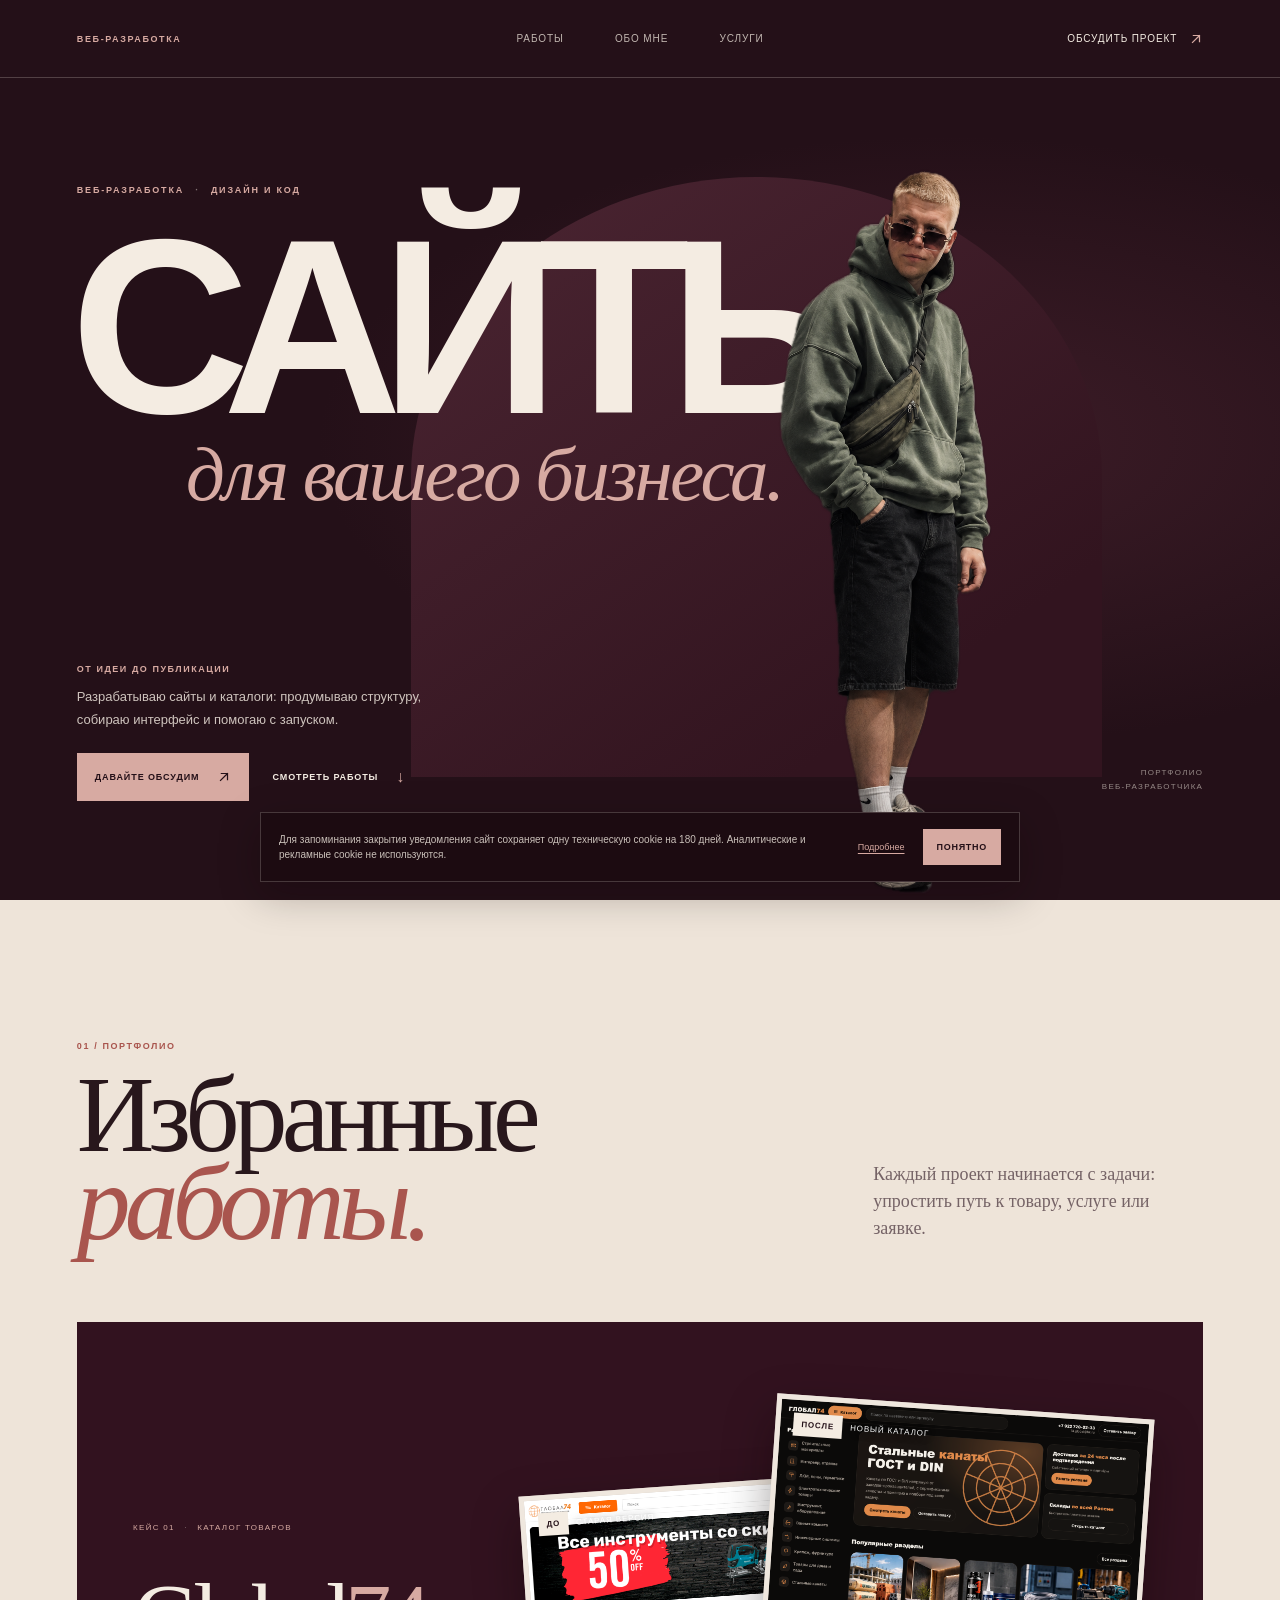
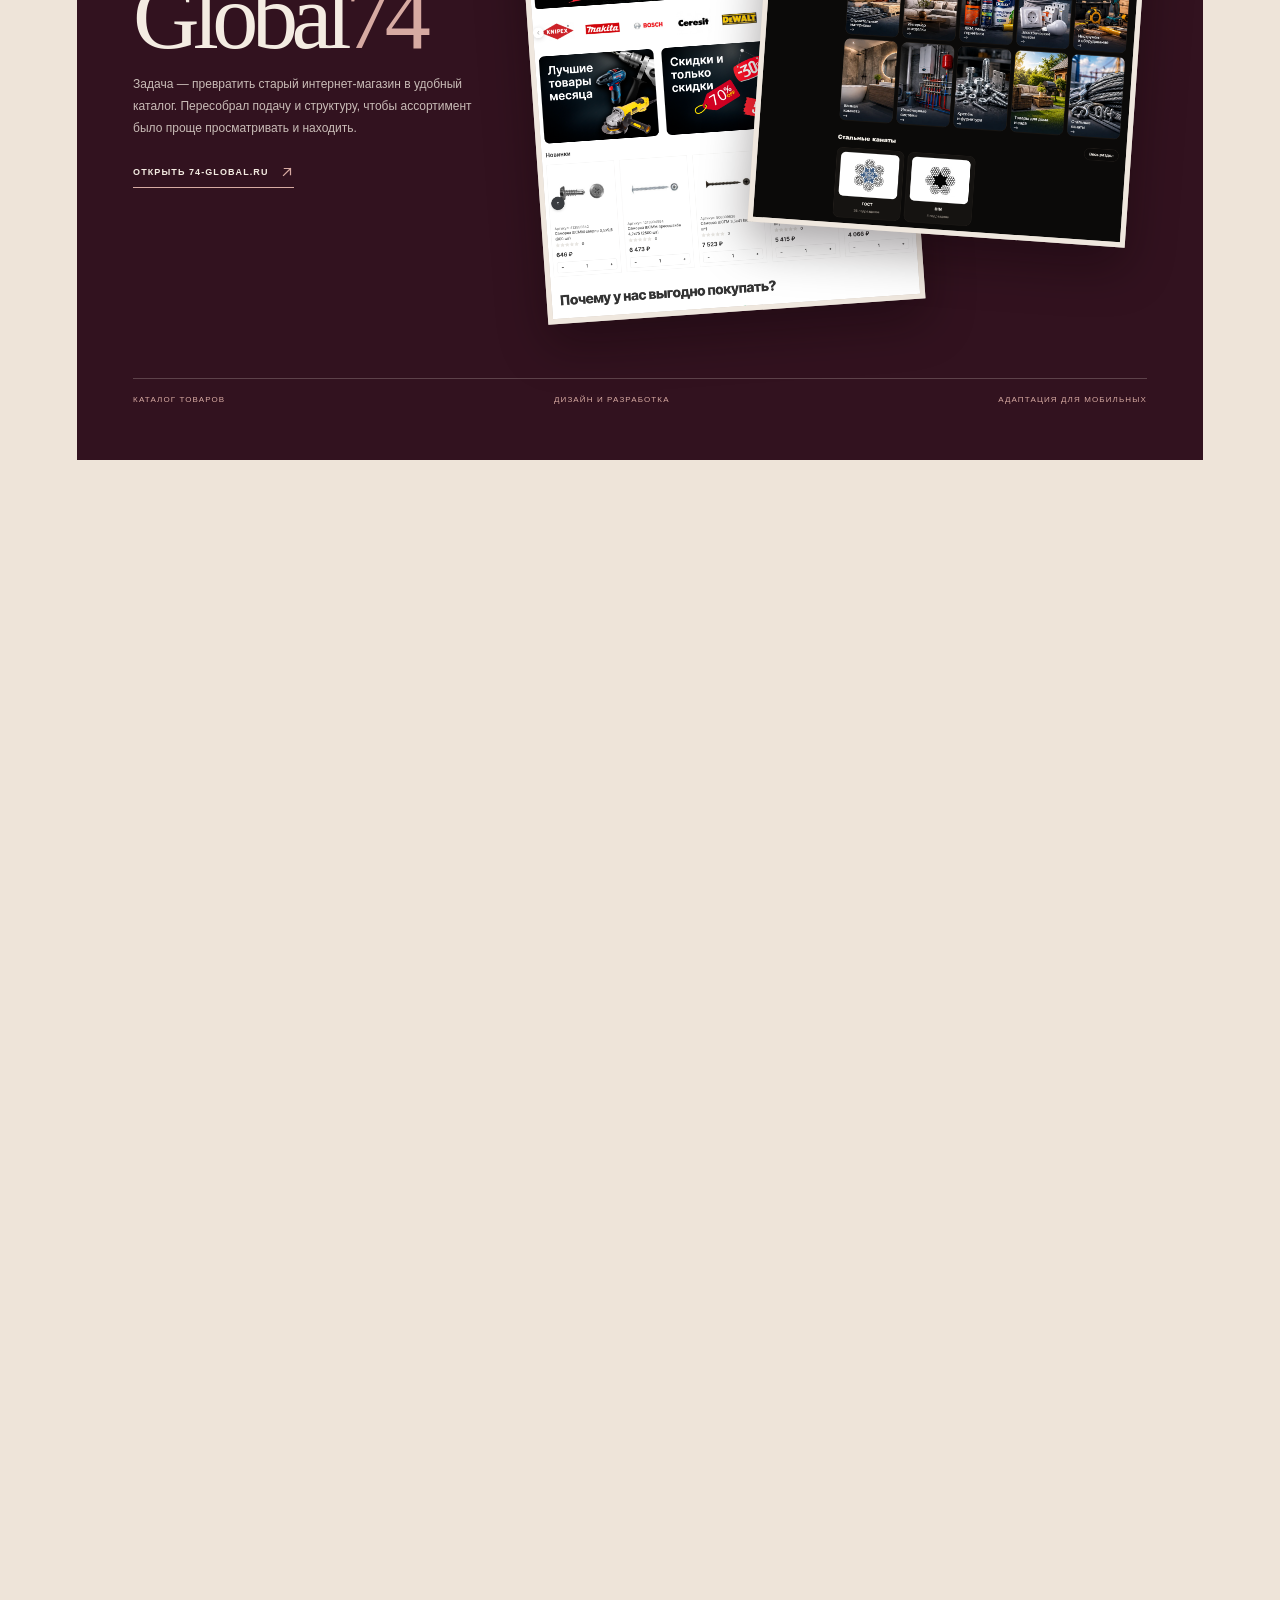
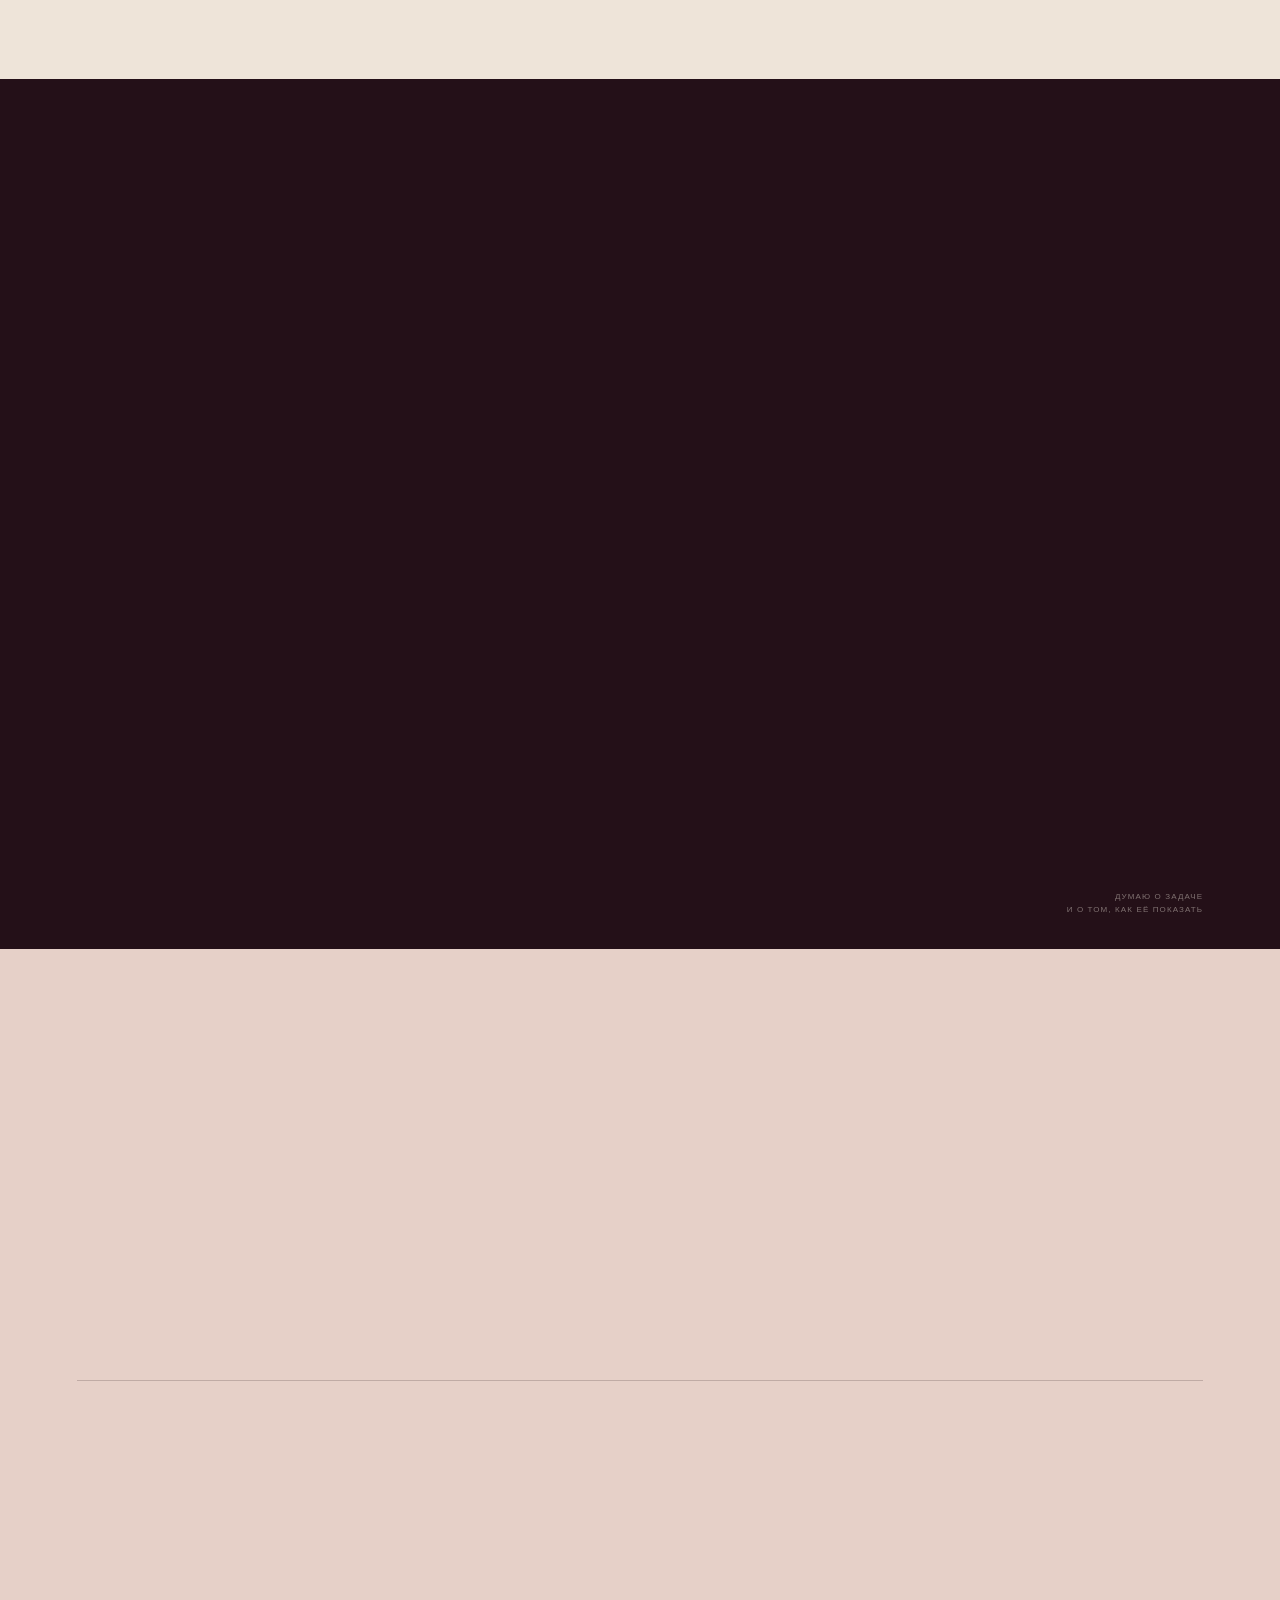
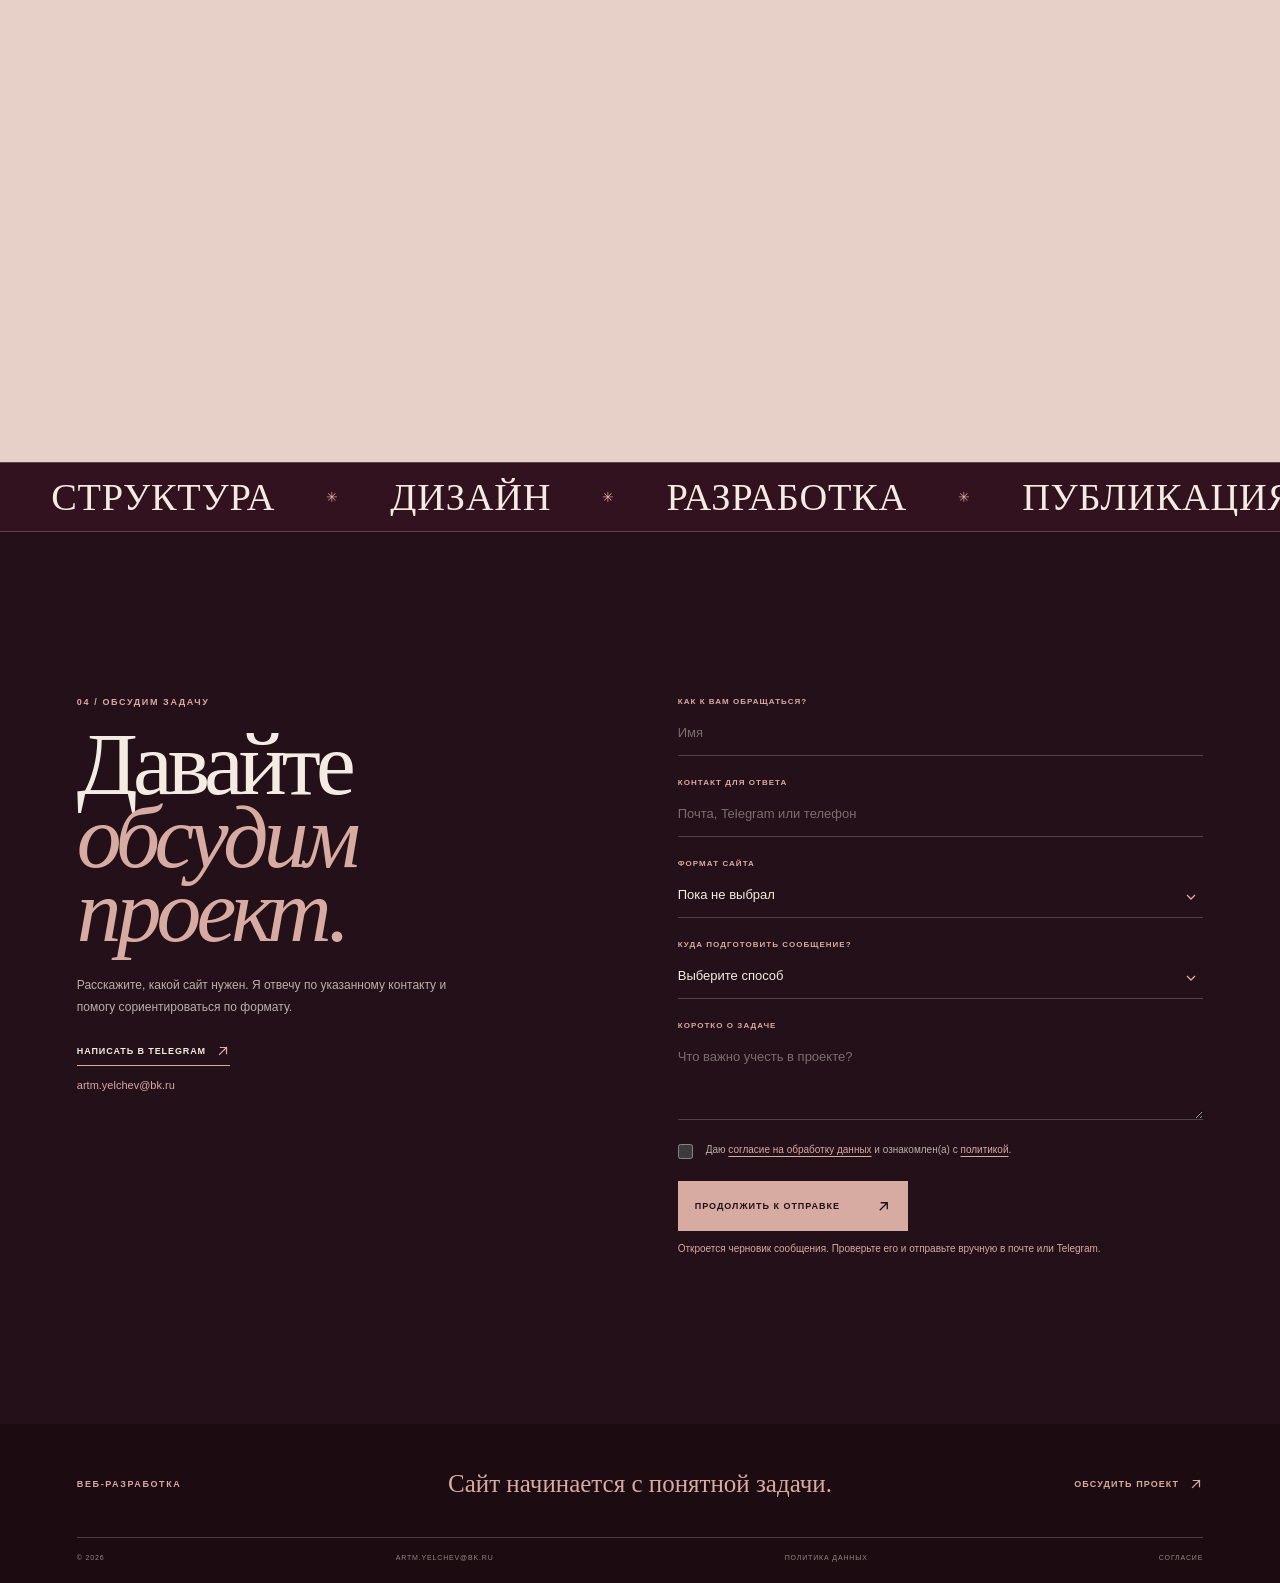
==== index.html @ eda1a2c3 "first commit" ====
<!doctype html>
<html lang="ru">
<head>
  <meta charset="UTF-8" />
  <meta name="viewport" content="width=device-width, initial-scale=1.0" />
  <meta name="description" content="Артём Елчев — веб-разработчик. Сайты для бизнеса: мобильные страницы, сайты-визитки, каталоги и сайты по шаблону." />
  <meta name="theme-color" content="#241018" />
  <title>Артём Елчев — веб-разработчик</title>
  <link rel="stylesheet" href="styles.css" />
  <script>
    if (!window.matchMedia('(prefers-reduced-motion: reduce)').matches) {
      document.documentElement.classList.add('site-loading');
      window.setTimeout(() => document.documentElement.classList.remove('site-loading'), 2200);
    }
  </script>
</head>
<body>
  <div class="site-loader" role="status" aria-label="Загружается портфолио">
    <div class="site-loader__content">
      <span class="site-loader__label">ВЕБ-РАЗРАБОТКА</span>
      <p class="site-loader__word">Портфолио<span>.</span></p>
      <span class="site-loader__rule" aria-hidden="true"></span>
    </div>
  </div>
  <header class="site-header" id="top">
    <span class="site-label">ВЕБ-РАЗРАБОТКА</span>
    <nav class="desktop-nav" aria-label="Основная навигация">
      <a href="#portfolio">Работы</a><a href="#about">Обо мне</a><a href="#services">Услуги</a>
    </nav>
    <a class="header-link" href="#contact">Обсудить проект <svg viewBox="0 0 16 16" aria-hidden="true"><path d="M4 12 12 4M5 4h7v7" /></svg></a>
    <button class="menu-toggle" type="button" aria-label="Открыть меню" aria-expanded="false" aria-controls="mobile-menu">
      <span></span><span></span>
    </button>
  </header>
  <nav class="mobile-menu" id="mobile-menu" aria-label="Мобильная навигация" hidden>
    <a href="#portfolio">Работы <span>01</span></a>
    <a href="#about">Обо мне <span>02</span></a>
    <a href="#services">Услуги и цены <span>03</span></a>
    <a href="#contact">Обсудить проект <span>04</span></a>
    <a class="mobile-email" href="mailto:artm.yelchev@bk.ru">Написать на почту</a>
  </nav>

  <main>
    <section class="hero" aria-labelledby="hero-title">
      <div class="hero-inner">
        <div class="hero-art" aria-hidden="true">
          <span class="hero-orbit"></span>
        </div>
        <img class="hero-portrait" src="assets/hero-portrait.png" alt="" fetchpriority="high" />
        <p class="hero-overline">ВЕБ-РАЗРАБОТКА <span>·</span> ДИЗАЙН И КОД</p>
        <h1 id="hero-title" class="hero-title"><span>САЙТЫ</span><em>для вашего бизнеса.</em></h1>
        <div class="hero-copy">
          <p class="hero-role">От идеи до публикации</p>
          <p class="hero-description">Разрабатываю сайты и каталоги: продумываю структуру, собираю интерфейс и помогаю с запуском.</p>
          <div class="hero-actions">
            <a class="button button-primary" href="#contact">Давайте обсудим <svg viewBox="0 0 16 16" aria-hidden="true"><path d="M4 12 12 4M5 4h7v7" /></svg></a>
            <a class="button button-text" href="#portfolio">Смотреть работы <span aria-hidden="true">↓</span></a>
          </div>
        </div>
        <span class="hero-side-note" aria-hidden="true">ПОРТФОЛИО<br />ВЕБ-РАЗРАБОТЧИКА</span>
        <a class="hero-scroll" href="#portfolio" aria-label="Перейти к портфолио"><span>ЛИСТАЙТЕ ВНИЗ</span><i aria-hidden="true"></i></a>
      </div>
    </section>

    <section class="portfolio section" id="portfolio" aria-labelledby="portfolio-title">
      <div class="section-intro reveal">
        <div><p class="eyebrow">01 / ПОРТФОЛИО</p><h2 id="portfolio-title">Избранные<br><em>работы.</em></h2></div>
        <p class="intro-note">Каждый проект начинается с задачи: упростить путь к товару, услуге или заявке.</p>
      </div>

      <article class="feature-case reveal">
        <div class="case-copy">
          <p class="case-index">КЕЙС 01 <span>·</span> КАТАЛОГ ТОВАРОВ</p>
          <h3>Global<span>74</span></h3>
          <p class="case-summary">Задача — превратить старый интернет-магазин в удобный каталог. Пересобрал подачу и структуру, чтобы ассортимент было проще просматривать и находить.</p>
          <a class="case-link" href="https://74-global.ru" target="_blank" rel="noopener noreferrer">Открыть 74-global.ru <svg viewBox="0 0 16 16" aria-hidden="true"><path d="M4 12 12 4M5 4h7v7" /></svg></a>
        </div>
        <div class="case-showcase" aria-label="Каталог Global74 до и после обновления">
          <figure class="site-shot shot-old"><a href="https://74-global.ru/" target="_blank" rel="noopener noreferrer" aria-label="Открыть сайт 74-global.ru"><img src="Портфолио/74-global.ru_.png" alt="Старая версия каталога Global74" loading="lazy" /></a><figcaption><span>ДО</span><span>Старая версия</span></figcaption></figure>
          <figure class="site-shot shot-new"><a href="https://74-global.ru/" target="_blank" rel="noopener noreferrer" aria-label="Открыть сайт 74-global.ru"><img src="Портфолио/new.74-global.ru_ (2).png" alt="Обновлённый каталог Global74 с разделами и карточками товаров" loading="lazy" /></a><figcaption><span>ПОСЛЕ</span><span>Новый каталог</span></figcaption></figure>
        </div>
        <div class="case-foot"><span>КАТАЛОГ ТОВАРОВ</span><span>ДИЗАЙН И РАЗРАБОТКА</span><span>АДАПТАЦИЯ ДЛЯ МОБИЛЬНЫХ</span></div>
      </article>

      <div class="project-grid">
        <article class="project-card project-corporate reveal">
          <div class="project-intro"><p class="project-category">03 / ПОРТФОЛИО</p><h3>Другие<br><em>проекты</em></h3><p>Сайты для разных задач бизнеса: корпоративный каталог, сайт клиники и страница студии.</p></div>
          <figure class="project-visual"><a class="project-image-link" href="https://74-global.ru/" target="_blank" rel="noopener noreferrer" aria-label="Открыть сайт Global74"><img src="assets/project-global-hq.jpg" alt="Главная страница сайта Global74" loading="lazy" /></a></figure>
          <div class="project-caption"><span class="project-category">01 / КОРПОРАТИВНЫЙ САЙТ</span><h3>Global<span>74</span></h3><p>Сайт промышленной компании с каталогом продукции и формой обратной связи.</p><a class="project-action" href="#contact" aria-label="Обсудить похожий проект"><svg viewBox="0 0 20 20" aria-hidden="true"><path d="M5 15 15 5M6 5h9v9" /></svg></a></div>
        </article>
        <article class="project-card project-dental reveal">
          <div class="project-caption"><span class="project-category">02 / САЙТ СТОМАТОЛОГИИ</span><h3>AVRA <em>Dental</em></h3><p>Сайт клиники с описанием услуг и формой записи.</p><a class="project-action" href="#contact" aria-label="Обсудить похожий проект"><svg viewBox="0 0 20 20" aria-hidden="true"><path d="M5 15 15 5M6 5h9v9" /></svg></a></div>
          <figure class="project-visual"><img src="assets/project-avra-hq.jpg" alt="Главная страница сайта стоматологии AVRA Dental" loading="lazy" /></figure>
        </article>
        <article class="project-card project-detail reveal">
          <figure class="project-visual"><img src="assets/project-blackdetail-hq.jpg" alt="Главная страница сайта студии детейлинга Blackdetail" loading="lazy" /></figure>
          <div class="project-caption"><span class="project-category">03 / СТУДИЯ ДЕТЕЙЛИНГА</span><h3>Black<span>detail</span></h3><p>Сайт студии с презентацией услуг и возможностью записи.</p><a class="project-action" href="#contact" aria-label="Обсудить похожий проект"><svg viewBox="0 0 20 20" aria-hidden="true"><path d="M5 15 15 5M6 5h9v9" /></svg></a></div>
        </article>
      </div>
    </section>

    <section class="about section" id="about" aria-labelledby="about-title">
      <div class="about-image reveal"><img src="assets/about-night-portrait.png" alt="Артём у автомобиля вечером" loading="lazy" /><span class="image-caption">НЕМНОГО ОБО МНЕ</span></div>
      <div class="about-copy reveal">
        <p class="eyebrow">02 / ОБО МНЕ</p>
        <h2 id="about-title">Привет,<br /><em>я Артём.</em></h2>
        <p class="about-lead">Я веб-разработчик. Делаю понятные и удобные сайты для бизнеса.</p>
        <p class="about-detail">Сначала разбираюсь в задаче и собираю структуру будущего сайта. Затем разрабатываю нужный формат — от мобильной страницы до каталога — и, если нужно, помогаю опубликовать его на хостинге.</p>
      </div>
      <div class="about-side-note" aria-hidden="true">ДУМАЮ О ЗАДАЧЕ<br>И О ТОМ, КАК ЕЁ ПОКАЗАТЬ</div>
    </section>

    <section class="services section" id="services" aria-labelledby="services-title">
      <div class="services-heading reveal"><div><p class="eyebrow">03 / УСЛУГИ И СТОИМОСТЬ</p><h2 id="services-title">Выбираем<br><em>формат.</em></h2></div><p>Выберите вариант — в форме уже будет указана нужная услуга. Стоимость начинается с цены «от».</p></div>
      <div class="price-list">
        <a class="price-row reveal" href="#contact" data-service="mobile" aria-describedby="service-mobile-description"><span class="price-num">01</span><span class="price-name"><strong>Taplink — мобильный сайт-визитка</strong><span>Компактная страница для телефона</span><span class="price-description" id="service-mobile-description">Расскажет о вас и услугах в удобном мобильном формате — хороший выбор, когда важно запуститься быстро и уложиться в ограниченный бюджет.</span></span><span class="price-value">от 5 000 ₽</span><svg class="price-arrow" viewBox="0 0 16 16" aria-hidden="true"><path d="M4 12 12 4M5 4h7v7" /></svg></a>
        <a class="price-row reveal" href="#contact" data-service="template" aria-describedby="service-template-description"><span class="price-num">02</span><span class="price-name"><strong>Одностраничный сайт по шаблону</strong><span>Настроенная под ваш бизнес готовая основа</span><span class="price-description" id="service-template-description">Подойдёт, если бизнесу важно сократить сроки и бюджет. Подберём основу и адаптируем её под вашу задачу и материалы.</span></span><span class="price-value">от 10 000 ₽</span><svg class="price-arrow" viewBox="0 0 16 16" aria-hidden="true"><path d="M4 12 12 4M5 4h7v7" /></svg></a>
        <a class="price-row reveal" href="#contact" data-service="landing" aria-describedby="service-landing-description"><span class="price-num">03</span><span class="price-name"><strong>Одностраничный сайт</strong><span>Цельная презентация с понятным действием</span><span class="price-description" id="service-landing-description">Собирает важную информацию на одной странице и ведёт посетителя к следующему шагу. Подходит для бренда, продукта, услуги, проекта или события.</span></span><span class="price-value">от 20 000 ₽</span><svg class="price-arrow" viewBox="0 0 16 16" aria-hidden="true"><path d="M4 12 12 4M5 4h7v7" /></svg></a>
        <a class="price-row reveal" href="#contact" data-service="catalog" aria-describedby="service-catalog-description"><span class="price-num">04</span><span class="price-name"><strong>Многостраничный сайт или каталог</strong><span>Связанные разделы и гибкая структура</span><span class="price-description" id="service-catalog-description">Для проекта с большим портфолио, несколькими направлениями или широким ассортиментом: страницы объединяются меню и внутренними ссылками.</span></span><span class="price-value">от 40 000 ₽</span><svg class="price-arrow" viewBox="0 0 16 16" aria-hidden="true"><path d="M4 12 12 4M5 4h7v7" /></svg></a>
      </div>
      <p class="launch-note reveal"><span>+</span> Помогу опубликовать сайт и пройти путь до запуска.</p>
      <p class="legal-service-note reveal">При разработке учитываю требования законодательства о защите прав потребителей и закладываю нужные блоки с информацией об исполнителе, товарах, услугах и условиях. Состав и точность исходных сведений согласуем с владельцем бизнеса.</p>
    </section>

    <section class="ticker" aria-label="Этапы работы">
      <div class="ticker-viewport" role="group" tabindex="0" aria-label="Структура, дизайн, разработка, публикация. Наведение курсора или фокус остановит строку."><div class="ticker-track" aria-hidden="true">
        <div class="ticker-run"><span>СТРУКТУРА</span><i>✳</i><span>ДИЗАЙН</span><i>✳</i><span>РАЗРАБОТКА</span><i>✳</i><span>ПУБЛИКАЦИЯ</span><i>✳</i></div>
        <div class="ticker-run"><span>СТРУКТУРА</span><i>✳</i><span>ДИЗАЙН</span><i>✳</i><span>РАЗРАБОТКА</span><i>✳</i><span>ПУБЛИКАЦИЯ</span><i>✳</i></div>
      </div></div>
    </section>

    <section class="contact section" id="contact" aria-labelledby="contact-title">
      <div class="contact-heading reveal"><p class="eyebrow">04 / ОБСУДИМ ЗАДАЧУ</p><h2 id="contact-title">Давайте<br><em>обсудим проект.</em></h2><p>Расскажите, какой сайт нужен. Я отвечу по указанному контакту и помогу сориентироваться по формату.</p><div class="contact-links"><a class="contact-direct" href="https://t.me/lykym6" target="_blank" rel="noopener noreferrer">Написать в Telegram <svg viewBox="0 0 16 16" aria-hidden="true"><path d="M4 12 12 4M5 4h7v7" /></svg></a><a class="contact-email" href="mailto:artm.yelchev@bk.ru">artm.yelchev@bk.ru</a></div></div>
      <form class="contact-form reveal" id="contact-form" accept-charset="UTF-8">
        <label class="field"><span>Как к вам обращаться?</span><input name="name" autocomplete="name" required maxlength="100" placeholder="Имя" /></label>
        <label class="field"><span>Контакт для ответа</span><input name="reply" autocomplete="off" required maxlength="160" placeholder="Почта, Telegram или телефон" /></label>
        <label class="field"><span>Формат сайта</span><select name="service" id="service-select"><option value="">Пока не выбрал</option><option value="mobile">Taplink — мобильный сайт-визитка</option><option value="template">Одностраничный сайт по шаблону</option><option value="landing">Одностраничный сайт</option><option value="catalog">Многостраничный сайт или каталог</option></select></label>
        <label class="field"><span>Куда подготовить сообщение?</span><select name="channel" id="channel-select" required><option value="">Выберите способ</option><option value="email">В почтовое приложение</option><option value="telegram">В Telegram</option></select></label>
        <label class="field"><span>Коротко о задаче</span><textarea name="message" rows="3" required maxlength="2000" placeholder="Что важно учесть в проекте?"></textarea></label>
        <label class="consent"><input type="checkbox" name="consent" value="yes" required /><span>Даю <a href="consent.html" target="_blank" rel="noopener">согласие на обработку данных</a> и ознакомлен(а) с <a href="privacy-policy.html" target="_blank" rel="noopener">политикой</a>.</span></label>
        <button class="submit-button" type="submit"><span>Продолжить к отправке</span><svg viewBox="0 0 16 16" aria-hidden="true"><path d="M4 12 12 4M5 4h7v7" /></svg></button>
        <p class="form-note" id="form-note" role="status" aria-live="polite">Откроется черновик сообщения. Проверьте его и отправьте вручную в почте или Telegram.</p>
      </form>
    </section>
  </main>

  <footer class="site-footer">
    <div class="footer-main"><span class="footer-mark">ВЕБ-РАЗРАБОТКА</span><p>Сайт начинается с понятной задачи.</p><a class="footer-cta" href="#contact">Обсудить проект <svg viewBox="0 0 16 16" aria-hidden="true"><path d="M4 12 12 4M5 4h7v7" /></svg></a></div>
    <div class="footer-bottom"><span>© 2026</span><a href="mailto:artm.yelchev@bk.ru">ARTM.YELCHEV@BK.RU</a><a href="privacy-policy.html">ПОЛИТИКА ДАННЫХ</a><a href="consent.html">СОГЛАСИЕ</a></div>
  </footer>
  <aside class="cookie-notice" id="cookie-notice" hidden aria-label="Уведомление о cookie">
    <p>Для запоминания закрытия уведомления сайт сохраняет одну техническую cookie на 180 дней. Аналитические и рекламные cookie не используются.</p>
    <a href="privacy-policy.html">Подробнее</a>
    <button type="button" id="cookie-accept">Понятно</button>
  </aside>
  <script src="script.js" defer></script>
</body>
</html>
---- styles.css ----
:root {
  color-scheme: dark;
  --wine: #32121f;
  --wine-deep: #241018;
  --wine-soft: #4a2430;
  --cream: #f4ece2;
  --paper: #eee4d9;
  --paper-rose: #e6d0c8;
  --rose: #d7aaa2;
  --clay: #a9554e;
  --ink: #28171c;
  --muted: #756366;
  --line-dark: rgba(244, 236, 226, .22);
  --line-light: rgba(40, 23, 28, .2);
  --serif: "Bodoni 72", Didot, "Times New Roman", Georgia, serif;
  --sans: -apple-system, BlinkMacSystemFont, "Segoe UI", Arial, sans-serif;
  --gutter: clamp(22px, 6vw, 92px);
  --content-width: 1480px;
}

* { box-sizing: border-box; }
html { scroll-behavior: smooth; scroll-padding-top: 82px; }
body { margin: 0; overflow-x: hidden; background: var(--wine-deep); color: var(--cream); font-family: var(--sans); -webkit-font-smoothing: antialiased; }
body.menu-open { overflow: hidden; }
img { max-width: 100%; }
a { color: inherit; }
button, input, textarea, select { font: inherit; }
a:focus-visible, button:focus-visible, input:focus-visible, textarea:focus-visible, select:focus-visible { outline: 2px solid var(--clay); outline-offset: 4px; }
::selection { color: var(--wine-deep); background: var(--rose); }

.site-loading { overflow: hidden; }
.site-loader { position: fixed; z-index: 1000; inset: 0; display: none; place-items: center; padding: 24px; color: var(--cream); background: var(--wine-deep); transform: translateY(0); transition: transform .72s cubic-bezier(.76, 0, .24, 1); }
.site-loader[hidden] { display: none; }
.site-loading .site-loader, .site-loader.is-leaving { display: grid; }
.site-loader.is-leaving { transform: translateY(-100%); pointer-events: none; }
.site-loader__content { display: grid; justify-items: center; gap: 15px; text-align: center; }
.site-loader__label { color: var(--rose); font-size: 8px; font-weight: 700; letter-spacing: .2em; }
.site-loader__word { margin: 0; font: 400 clamp(52px, 9vw, 112px)/.9 var(--serif); letter-spacing: -.065em; }
.site-loader__word span { color: var(--rose); }
.site-loader__rule { width: clamp(74px, 14vw, 150px); height: 1px; overflow: hidden; background: var(--line-dark); }
.site-loader__rule::after { display: block; width: 100%; height: 100%; background: var(--rose); content: ""; transform: scaleX(0); transform-origin: left; animation: loader-rule .7s .12s cubic-bezier(.2, .7, .2, 1) forwards; }
@keyframes loader-rule { to { transform: scaleX(1); } }

.site-header { position: absolute; z-index: 20; inset: 0 0 auto; height: 78px; padding: 0 var(--gutter); display: grid; grid-template-columns: 1fr auto 1fr; align-items: center; border-bottom: 1px solid var(--line-dark); }
.site-label, .footer-mark { width: max-content; color: var(--rose); font-size: 9px; font-weight: 650; letter-spacing: .18em; text-transform: uppercase; }
.desktop-nav { display: flex; align-items: center; gap: clamp(24px, 4vw, 58px); }
.desktop-nav a, .header-link { text-decoration: none; font-size: 10px; letter-spacing: .09em; text-transform: uppercase; }
.desktop-nav a { color: rgba(244, 236, 226, .75); transition: color .2s ease; }
.desktop-nav a:hover, .header-link:hover { color: var(--rose); }
.header-link { justify-self: end; display: inline-flex; align-items: center; gap: 12px; padding: 12px 0 12px 14px; }
.header-link svg, .button svg, .case-link svg, .contact-direct svg, .footer-cta svg { width: 14px; height: 14px; fill: none; stroke: currentColor; stroke-width: 1.4; stroke-linecap: square; }
.header-link svg { color: var(--rose); }
.menu-toggle { display: none; }
.mobile-menu { position: fixed; inset: 0; z-index: 19; padding: 100px var(--gutter) 40px; background: var(--wine-deep); flex-direction: column; justify-content: center; }
.mobile-menu:not([hidden]) { display: flex; }
.mobile-menu > a:not(.mobile-email) { display: flex; justify-content: space-between; align-items: baseline; padding: 17px 0; border-bottom: 1px solid var(--line-dark); font: 400 clamp(34px, 9vw, 48px)/1 var(--serif); text-decoration: none; }
.mobile-menu > a span { color: var(--rose); font: 10px var(--sans); letter-spacing: .12em; }
.mobile-menu .mobile-email { width: max-content; margin-top: 32px; color: var(--rose); font-size: 12px; text-decoration: none; }

.hero { position: relative; height: min(1020px, max(740px, 100svh)); min-height: 740px; overflow: hidden; padding: 78px var(--gutter) 0; background: radial-gradient(ellipse at 74% 49%, rgba(91, 43, 58, .45), transparent 47%), var(--wine-deep); }
.hero-inner { position: relative; width: min(100%, var(--content-width)); height: 100%; margin-inline: auto; }
.hero-art { position: absolute; z-index: 1; inset: 0; overflow: hidden; pointer-events: none; }
.hero-orbit { position: absolute; top: 12%; right: 9%; width: min(54vw, 730px); height: 73%; border-radius: 50% 50% 0 0; background: linear-gradient(145deg, #4b2532, #32141f 80%); }
.hero-overline { position: absolute; z-index: 4; top: 13%; left: 0; margin: 0; color: var(--rose); font-size: 9px; font-weight: 700; letter-spacing: .2em; }
.hero-overline span { padding-inline: 7px; color: rgba(244, 236, 226, .45); }
.hero-title { position: absolute; z-index: 2; top: 19%; left: -.025em; margin: 0; color: var(--cream); font: 900 clamp(130px, 19.4vw, 285px)/.75 "Arial Black", Arial, sans-serif; letter-spacing: -.085em; text-transform: uppercase; white-space: nowrap; }
.hero-title span { display: block; }
.hero-title em { display: block; margin: .2em 0 0 1.5em; color: var(--rose); font: italic 400 .31em/1 var(--serif); letter-spacing: -.035em; text-transform: none; }
.hero-copy { position: absolute; z-index: 4; left: 0; bottom: 12%; width: min(390px, 36%); }
.hero-role { margin: 0 0 12px; color: var(--rose); font-size: 9px; font-weight: 700; letter-spacing: .17em; text-transform: uppercase; }
.hero-description { max-width: 365px; margin: 0; color: rgba(244, 236, 226, .82); font-size: 13px; line-height: 1.75; }
.hero-actions { display: flex; flex-wrap: wrap; align-items: center; gap: 10px 23px; margin-top: 22px; }
.button { min-height: 48px; display: inline-flex; justify-content: center; align-items: center; gap: 18px; text-decoration: none; font-size: 9px; font-weight: 700; letter-spacing: .1em; text-transform: uppercase; transition: color .2s ease, background .2s ease, transform .2s ease; }
.button-primary { padding: 0 18px; color: var(--wine-deep); background: var(--rose); }
.button-primary:hover { background: var(--cream); transform: translateY(-2px); }
.button-text { color: var(--cream); }
.button-text span { color: var(--rose); font-size: 16px; font-weight: 400; transition: transform .2s ease; }
.button-text:hover span { transform: translateY(3px); }
.hero-portrait { position: absolute; z-index: 3; right: 4%; bottom: -1%; width: auto; height: 96%; max-width: 54%; object-fit: contain; object-position: center bottom; }
.hero-scroll { position: absolute; z-index: 4; left: 50%; bottom: 35px; display: flex; align-items: center; gap: 12px; color: rgba(244, 236, 226, .58); font-size: 7px; letter-spacing: .17em; text-decoration: none; transform: translateX(-50%); }
.hero-scroll i { position: relative; display: block; width: 36px; height: 1px; background: var(--rose); }
.hero-side-note { position: absolute; z-index: 4; right: 0; bottom: 13%; color: rgba(244, 236, 226, .55); font-size: 8px; line-height: 1.7; letter-spacing: .16em; text-align: right; }
.js.hero-ready .hero-portrait { animation: portrait-arrive 3.05s cubic-bezier(.20,.80,.22,1) both; }
@keyframes portrait-arrive { from { opacity: 0; transform: translateY(26px) scale(.985); } to { opacity: 1; transform: translateY(0) scale(1); } }

.section { padding-inline: var(--gutter); }
.portfolio { padding-top: clamp(90px, 11vw, 150px); padding-bottom: clamp(90px, 12vw, 160px); color: var(--ink); background: var(--paper); }
.section-intro, .feature-case, .project-grid, .about > *, .services-heading, .price-list, .contact > *, .footer-main, .footer-bottom { width: min(100%, var(--content-width)); margin-inline: auto; }
.section-intro { display: grid; grid-template-columns: 1fr .65fr; gap: 60px; align-items: end; margin-bottom: clamp(42px, 6vw, 75px); }
.eyebrow { margin: 0 0 20px; color: var(--clay); font-size: 9px; font-weight: 700; letter-spacing: .18em; text-transform: uppercase; }
.section-intro h2, .about h2, .services h2, .contact h2 { margin: 0; font: 400 clamp(62px, 8.4vw, 116px)/.82 var(--serif); letter-spacing: -.055em; }
.section-intro h2 em, .about h2 em, .services h2 em, .contact h2 em { color: var(--clay); font-weight: 400; }
.intro-note { max-width: 330px; justify-self: end; margin: 0 0 5px; color: var(--muted); font: 400 18px/1.5 var(--serif); }
.feature-case { display: grid; grid-template-columns: minmax(255px, .72fr) minmax(0, 1.28fr); align-items: center; gap: clamp(24px, 3.5vw, 52px); padding: clamp(30px, 4.4vw, 64px); color: var(--cream); background: var(--wine); }
.case-copy { display: flex; flex-direction: column; align-items: flex-start; padding: 8px 0 4px; }
.case-index { margin: 0 0 auto; color: var(--rose); font-size: 8px; letter-spacing: .16em; }
.case-index span { padding-inline: 6px; color: rgba(244, 236, 226, .5); }
.case-copy h3 { margin: 46px 0 17px; font: 400 clamp(55px, 7.2vw, 98px)/.86 var(--serif); letter-spacing: -.07em; }
.case-copy h3 span, .project-caption h3 span { color: var(--rose); }
.case-summary { max-width: 355px; margin: 0 0 26px; color: rgba(244, 236, 226, .78); font-size: 12px; line-height: 1.8; }
.case-link { display: inline-flex; align-items: center; gap: 12px; padding-bottom: 8px; border-bottom: 1px solid var(--rose); color: var(--cream); text-decoration: none; font-size: 9px; font-weight: 700; letter-spacing: .12em; text-transform: uppercase; }
.case-link svg { color: var(--rose); }
.case-link:hover { color: var(--rose); }
.case-showcase { position: relative; min-width: 0; height: clamp(450px, 43vw, 610px); }
.site-shot { position: absolute; width: 61%; height: 78%; margin: 0; overflow: hidden; border: 5px solid rgba(244, 236, 226, .85); background: #d8d0c8; box-shadow: 0 20px 48px rgba(10, 3, 6, .36); transition: transform .55s cubic-bezier(.2,.7,.2,1); }
.site-shot a { position: relative; display: block; width: 100%; height: 100%; color: inherit; }
.site-shot img { display: block; width: 100%; height: 100%; object-fit: cover; object-position: top center; transition: transform .7s cubic-bezier(.2,.7,.2,1); }
.shot-old { top: 19%; left: 1%; transform: rotate(-4deg); }
.shot-new { z-index: 2; top: 5%; right: 1%; transform: rotate(4deg); }
.site-shot figcaption { position: absolute; z-index: 2; top: 13px; left: 13px; display: flex; align-items: center; gap: 8px; color: #fff; font-size: 8px; letter-spacing: .11em; text-shadow: 0 1px 8px rgba(0, 0, 0, .7); text-transform: uppercase; }
.site-shot figcaption span:first-child { padding: 7px 8px; color: var(--wine-deep); background: var(--cream); text-shadow: none; font-weight: 750; }
.site-shot:hover img { transform: scale(1.035); }
.shot-old:hover { transform: rotate(-2deg) translateY(-5px); }
.shot-new:hover { transform: rotate(2deg) translateY(-5px); }
.case-foot { grid-column: 1 / -1; display: flex; justify-content: space-between; gap: 18px; margin-top: 4px; padding-top: 16px; border-top: 1px solid var(--line-dark); color: var(--rose); font-size: 8px; letter-spacing: .14em; }
.project-grid { display: block; }
.project-card { min-width: 0; display: grid; grid-template-columns: minmax(0, .95fr) minmax(0, 1.55fr) minmax(0, .95fr); align-items: center; gap: clamp(20px, 2.4vw, 38px); padding: clamp(34px, 4.2vw, 60px) 0; border-top: 1px solid var(--line-light); }
.project-corporate .project-intro { grid-column: 1; grid-row: 1; }
.project-corporate .project-visual { grid-column: 2; grid-row: 1; }
.project-corporate .project-caption { grid-column: 3; grid-row: 1; }
.project-dental .project-caption { grid-column: 1; grid-row: 1; }
.project-dental .project-visual { grid-column: 2; grid-row: 1; }
.project-dental .project-visual { aspect-ratio: 1.75 / 1; }
.project-detail .project-visual { grid-column: 1; grid-row: 1; }
.project-detail .project-visual { aspect-ratio: 1.74 / 1; }
.project-detail .project-caption { grid-column: 2; grid-row: 1; }
.project-corporate .project-visual { aspect-ratio: 1.78 / 1; }
.project-intro { min-width: 0; }
.project-intro h3 { margin: 15px 0 18px; font: 400 clamp(48px, 6.7vw, 90px)/.8 var(--serif); letter-spacing: -.065em; }
.project-intro h3 em { display: inline-block; margin-left: .5em; color: #b78583; font-weight: 400; }
.project-intro > p:last-child { max-width: 330px; margin: 0; color: var(--muted); font-size: 12px; line-height: 1.75; }
.project-visual { position: relative; min-width: 0; width: 100%; aspect-ratio: 1.58 / 1; margin: 0; overflow: hidden; border-radius: 4px; background: #ded4cb; box-shadow: 0 13px 30px rgba(50, 24, 31, .16); }
.project-visual img { display: block; width: 100%; height: 100%; object-fit: cover; object-position: top center; transition: transform .7s cubic-bezier(.2,.7,.2,1); }
.project-image-link { display: block; width: 100%; height: 100%; }
.project-card:hover .project-visual img { transform: scale(1.025); }
.project-caption { position: relative; min-width: 0; padding-top: 14px; }
.project-category { display: block; color: #806b68; font-size: 8px; letter-spacing: .16em; }
.project-caption h3 { margin: 15px 0 8px; font: 400 clamp(43px, 6vw, 76px)/.95 var(--serif); letter-spacing: -.055em; }
.project-caption h3 em { color: #846c6c; font-weight: 400; }
.project-caption > p { margin: 0; color: var(--muted); font-size: 12px; line-height: 1.6; }
.project-action { width: 38px; height: 38px; display: grid; place-items: center; margin-top: 22px; border: 1px solid rgba(40, 23, 28, .48); border-radius: 50%; color: var(--ink); transition: color .2s ease, background .2s ease, transform .2s ease; }
.project-action svg { width: 16px; height: 16px; fill: none; stroke: currentColor; stroke-width: 1.2; }
.project-action:hover { color: var(--paper); background: var(--wine); transform: translate(2px, -2px); }

.about { position: relative; display: grid; grid-template-columns: minmax(0, .9fr) minmax(0, 1fr); align-items: center; gap: clamp(50px, 10vw, 150px); padding-top: clamp(100px, 12vw, 160px); padding-bottom: clamp(100px, 12vw, 160px); background: var(--wine-deep); }
.about-image { position: relative; min-width: 0; width: 100%; aspect-ratio: .84 / 1; overflow: hidden; background: var(--wine-soft); }
.about-image img { display: block; width: 100%; height: 100%; object-fit: cover; object-position: 54% 39%; filter: saturate(.78) brightness(.9); }
.image-caption { position: absolute; left: 18px; bottom: 18px; color: var(--cream); font-size: 8px; letter-spacing: .17em; }
.about-copy { max-width: 570px; }
.about-copy .eyebrow { color: var(--rose); }
.about h2 { font-size: clamp(70px, 8.2vw, 112px); }
.about h2 em { color: var(--rose); }
.about-lead { max-width: 440px; margin: 34px 0 16px; color: var(--cream); font: 400 23px/1.3 var(--serif); }
.about-detail { max-width: 450px; margin: 0; color: rgba(244, 236, 226, .72); font-size: 12px; line-height: 1.85; }
.about-side-note { position: absolute; right: var(--gutter); bottom: 32px; width: auto; margin: 0; color: rgba(244, 236, 226, .44); font-size: 8px; line-height: 1.7; letter-spacing: .14em; text-align: right; }

.services { padding-top: clamp(100px, 12vw, 155px); padding-bottom: clamp(100px, 12vw, 150px); color: var(--ink); background: var(--paper-rose); }
.services-heading { display: grid; grid-template-columns: 1fr .65fr; align-items: end; gap: 50px; margin-bottom: clamp(45px, 6vw, 76px); }
.services .eyebrow { color: #86504d; }
.services h2 { font-size: clamp(68px, 8.2vw, 112px); }
.services h2 em { color: #8d4c4c; }
.services-heading > p { max-width: 310px; justify-self: end; margin: 0 0 5px; color: #6d5555; font-size: 12px; line-height: 1.8; }
.price-list { border-top: 1px solid var(--line-light); }
.price-row { position: relative; display: grid; grid-template-columns: 48px minmax(0, 1fr) auto 24px; align-items: center; gap: clamp(12px, 2.2vw, 30px); min-height: 105px; padding: 18px 0; border-bottom: 1px solid var(--line-light); color: var(--ink); text-decoration: none; transition: padding .25s ease, background .25s ease; }
.price-row:hover { padding-inline: 12px; background: rgba(255, 255, 255, .22); }
.price-num { color: #9d6966; font: 400 21px var(--serif); }
.price-name { min-width: 0; display: flex; flex-direction: column; gap: 6px; }
.price-name strong { font: 400 clamp(18px, 2vw, 24px)/1.16 var(--serif); }
.price-name > span { color: #765d5b; font-size: 10px; line-height: 1.4; }
.price-name > .price-description { max-height: 0; overflow: hidden; opacity: 0; transform: translateY(-5px); transition: max-height .35s ease, opacity .25s ease, transform .3s ease, margin .3s ease; }
.price-row:hover .price-description, .price-row:focus-visible .price-description { max-height: 120px; margin-top: 5px; opacity: 1; transform: none; }
.price-value { font: 400 clamp(20px, 2.4vw, 31px)/1 var(--serif); white-space: nowrap; }
.price-arrow { width: 17px; height: 17px; justify-self: end; fill: none; stroke: #8d4c4c; stroke-width: 1.35; transition: transform .2s ease; }
.price-row:hover .price-arrow { transform: translate(3px, -3px); }
.launch-note { width: min(100%, var(--content-width)); margin: 28px auto 0; color: #6f5354; font: 400 18px/1.4 var(--serif); }
.launch-note span { margin-right: 8px; color: #8d4c4c; }
.legal-service-note { width: min(100%, var(--content-width)); max-width: 720px; margin: 22px auto 0; color: #765d5b; font-size: 10px; line-height: 1.75; }

.ticker { display: flex; align-items: center; padding: 15px 0; border-block: 1px solid var(--line-dark); color: var(--cream); background: var(--wine); }
.ticker-viewport { min-width: 0; width: 100%; overflow: hidden; }
.ticker-viewport:focus-visible { outline: 1px solid var(--rose); outline-offset: -4px; }
.ticker-track { display: flex; width: max-content; animation: ticker-scroll 26s linear infinite; }
.ticker-run { flex: 0 0 auto; display: flex; align-items: center; gap: clamp(22px, 4vw, 55px); padding: 0 clamp(22px, 4vw, 55px); white-space: nowrap; font: 400 clamp(24px, 3vw, 40px)/1 var(--serif); letter-spacing: .02em; }
.ticker-run i { color: var(--rose); font: normal 14px var(--sans); }
.ticker-viewport:hover .ticker-track, .ticker-viewport:focus .ticker-track { animation-play-state: paused; }
@keyframes ticker-scroll { from { transform: translateX(0); } to { transform: translateX(-50%); } }

.contact { display: grid; grid-template-columns: minmax(0, .9fr) minmax(0, 1fr); gap: clamp(45px, 10vw, 145px); padding-top: clamp(105px, 13vw, 165px); padding-bottom: clamp(105px, 13vw, 165px); background: var(--wine-deep); }
.contact-heading .eyebrow { color: var(--rose); }
.contact h2 { font-size: clamp(56px, 7vw, 94px); }
.contact h2 em { color: var(--rose); }
.contact-heading > p:not(.eyebrow) { max-width: 390px; margin: 28px 0 25px; color: rgba(244, 236, 226, .72); font-size: 12px; line-height: 1.8; }
.contact-links { display: flex; flex-direction: column; align-items: flex-start; gap: 13px; }
.contact-direct { display: inline-flex; align-items: center; gap: 10px; padding-bottom: 7px; border-bottom: 1px solid var(--rose); color: var(--cream); text-decoration: none; font-size: 9px; font-weight: 700; letter-spacing: .1em; text-transform: uppercase; }
.contact-direct svg { color: var(--rose); }
.contact-email { color: var(--rose); font-size: 11px; text-decoration: none; }
.contact-email:hover { text-decoration: underline; text-underline-offset: 4px; }
.contact-form { position: relative; display: flex; flex-direction: column; gap: 22px; }
.field { display: flex; flex-direction: column; gap: 8px; }
.field > span { color: var(--rose); font-size: 8px; font-weight: 650; letter-spacing: .13em; text-transform: uppercase; }
.field input, .field textarea, .field select { width: 100%; min-height: 42px; padding: 10px 0 12px; border: 0; border-bottom: 1px solid var(--line-dark); border-radius: 0; color: var(--cream); background: transparent; font-size: 13px; line-height: 1.45; }
.field select { appearance: none; padding-right: 24px; background-image: url("data:image/svg+xml,%3Csvg xmlns='http://www.w3.org/2000/svg' width='14' height='14' viewBox='0 0 14 14'%3E%3Cpath d='m3 5 4 4 4-4' fill='none' stroke='%23d7aaa2' stroke-width='1.3'/%3E%3C/svg%3E"); background-repeat: no-repeat; background-position: right 5px center; }
.field select option { color: var(--cream); background: var(--wine-deep); }
.field textarea { min-height: 82px; resize: vertical; }
.field input::placeholder, .field textarea::placeholder { color: rgba(244, 236, 226, .42); }
.field input:focus, .field textarea:focus, .field select:focus { outline: 0; border-color: var(--rose); }
.field-trap { position: absolute; width: 1px; height: 1px; left: -10000px; overflow: hidden; }
.consent { display: grid; grid-template-columns: 17px 1fr; gap: 11px; align-items: start; color: rgba(244, 236, 226, .72); font-size: 10px; line-height: 1.65; }
.consent input { width: 15px; height: 15px; margin: 2px 0 0; accent-color: var(--rose); }
.consent a { color: var(--rose); text-underline-offset: 3px; }
.submit-button { align-self: flex-start; min-width: 230px; min-height: 50px; display: inline-flex; justify-content: space-between; align-items: center; gap: 28px; padding: 0 17px; border: 0; color: var(--wine-deep); background: var(--rose); font-size: 9px; font-weight: 750; letter-spacing: .11em; text-transform: uppercase; cursor: pointer; transition: color .2s ease, background .2s ease, transform .2s ease; }
.submit-button svg { width: 15px; height: 15px; fill: none; stroke: currentColor; stroke-width: 1.4; }
.submit-button:hover:not(:disabled) { background: var(--cream); transform: translateY(-2px); }
.submit-button:disabled { opacity: .7; cursor: wait; }
.form-note { min-height: 18px; margin: -12px 0 0; color: var(--rose); font-size: 10px; line-height: 1.6; }

.site-footer { padding: 45px var(--gutter) 22px; background: #1c0b11; }
.footer-main { display: grid; grid-template-columns: 1fr 1.2fr 1fr; align-items: center; gap: 25px; padding-bottom: 38px; }
.footer-main > p { margin: 0; justify-self: center; color: var(--rose); font: 400 clamp(18px, 2vw, 25px)/1.2 var(--serif); white-space: nowrap; }
.footer-cta { justify-self: end; display: inline-flex; align-items: center; gap: 10px; color: var(--rose); font-size: 9px; font-weight: 700; letter-spacing: .12em; text-decoration: none; text-transform: uppercase; }
.footer-cta:hover { color: var(--cream); }
.footer-bottom { display: flex; justify-content: space-between; align-items: center; gap: 18px; padding-top: 16px; border-top: 1px solid var(--line-dark); color: rgba(244, 236, 226, .55); font-size: 7px; letter-spacing: .12em; }
.footer-bottom a { text-decoration: none; }
.footer-bottom a:hover { color: var(--rose); }

.cookie-notice { position: fixed; z-index: 50; left: 50%; bottom: 18px; width: min(760px, calc(100% - 36px)); display: grid; grid-template-columns: 1fr auto auto; align-items: center; gap: 18px; padding: 16px 18px; color: var(--cream); background: #1c0b11; border: 1px solid rgba(244, 236, 226, .2); box-shadow: 0 12px 40px rgba(15, 4, 8, .28); transform: translateX(-50%); }
.cookie-notice[hidden] { display: none; }
.cookie-notice p { margin: 0; color: rgba(244, 236, 226, .8); font-size: 10px; line-height: 1.55; }
.cookie-notice a { color: var(--rose); font-size: 9px; white-space: nowrap; text-underline-offset: 3px; }
.cookie-notice button { min-height: 36px; padding: 0 14px; border: 0; color: var(--wine-deep); background: var(--rose); font-size: 9px; font-weight: 700; letter-spacing: .08em; text-transform: uppercase; cursor: pointer; }

.js .reveal { opacity: 0; transform: translateY(20px); transition: opacity .65s ease, transform .65s cubic-bezier(.2,.7,.2,1); }
.js .reveal.is-visible { opacity: 1; transform: none; }
.js .project-card:nth-child(2) { transition-delay: .08s; }
.js .project-card:nth-child(3) { transition-delay: .16s; }

@media (max-width: 1020px) {
  .hero-title { font-size: clamp(112px, 18vw, 190px); }
  .hero-portrait { right: -12%; height: 74%; max-width: 66%; }
  .hero-copy { width: min(350px, 35%); }
  .hero-side-note { display: none; }
  .feature-case { grid-template-columns: 1fr; }
  .case-copy { max-width: 620px; }
  .case-index { margin-bottom: 25px; }
  .case-copy h3 { margin: 0 0 14px; }
  .case-showcase { height: clamp(510px, 70vw, 680px); }
  .case-foot { margin-top: 4px; }
  .about { gap: 7vw; }
  .project-card { grid-template-columns: minmax(0, .82fr) minmax(0, 1.18fr); gap: 4vw; }
  .project-corporate .project-intro { grid-column: 1; grid-row: 1; }
  .project-corporate .project-visual { grid-column: 2; grid-row: 1 / span 2; }
  .project-corporate .project-caption { grid-column: 1; grid-row: 2; }
  .project-dental .project-caption { grid-column: 1; grid-row: 1; }
  .project-dental .project-visual { grid-column: 2; grid-row: 1; }
  .project-detail .project-visual { grid-column: 1; grid-row: 1; }
  .project-detail .project-caption { grid-column: 2; grid-row: 1; }
  .contact { gap: 6vw; }
  .footer-bottom { flex-wrap: wrap; }
}

@media (max-width: 760px) {
  html { scroll-padding-top: 68px; }
  .site-header { height: 66px; grid-template-columns: 1fr auto; }
  .desktop-nav, .header-link { display: none; }
  .site-label { font-size: 8px; }
  .menu-toggle { position: relative; z-index: 21; display: flex; width: 42px; height: 42px; flex-direction: column; justify-content: center; align-items: center; gap: 6px; border: 1px solid var(--line-dark); border-radius: 50%; background: transparent; cursor: pointer; }
  .menu-toggle span { width: 15px; height: 1px; background: var(--cream); transition: transform .2s ease; }
  .menu-toggle[aria-expanded="true"] span:first-child { transform: translateY(3.5px) rotate(45deg); }
  .menu-toggle[aria-expanded="true"] span:last-child { transform: translateY(-3.5px) rotate(-45deg); }
  .hero { height: max(840px, 100svh); min-height: 840px; padding: 66px var(--gutter) 0; }
  .hero-inner { display: block; }
  .hero-orbit { top: 28%; right: -17%; width: 100%; height: 58%; }
  .hero-overline { top: 12%; font-size: 8px; }
  .hero-title { top: 18%; left: -.035em; font-size: clamp(72px, 19vw, 105px); line-height: .78; }
  .hero-title em { margin: .26em 0 0 .62em; font-size: .36em; }
  .hero-copy { bottom: 8%; width: min(270px, 61%); }
  .hero-role { margin: 0 0 9px; font-size: 8px; }
  .hero-description { max-width: 220px; font-size: 11px; line-height: 1.58; }
  .hero-actions { gap: 5px 14px; margin-top: 13px; }
  .button { min-height: 43px; font-size: 8px; }
  .button-primary { padding-inline: 13px; }
  .hero-portrait { z-index: 1; right: -31vw; height: 69%; max-width: none; }
  .hero-scroll { bottom: 20px; font-size: 6px; }
  .portfolio { padding-top: 82px; padding-bottom: 90px; }
  .section-intro { display: block; margin-bottom: 38px; }
  .eyebrow { margin-bottom: 16px; font-size: 8px; }
  .section-intro h2, .about h2, .services h2, .contact h2 { font-size: clamp(54px, 16vw, 76px); }
  .intro-note { max-width: 360px; margin: 23px 0 0; font-size: 16px; }
  .feature-case { gap: 20px; padding: 24px 18px 18px; }
  .case-index { margin-bottom: 19px; font-size: 7px; }
  .case-copy h3 { margin: 0 0 12px; font-size: 59px; }
  .case-summary { margin-bottom: 18px; font-size: 11px; }
  .case-showcase { height: 430px; }
  .site-shot { width: 76%; height: 69%; border-width: 4px; }
  .shot-old { top: 27%; left: 0; }
  .shot-new { top: 1%; right: 0; }
  .site-shot figcaption { top: 11px; left: 11px; font-size: 7px; }
  .case-foot { display: grid; grid-template-columns: 1fr 1fr; gap: 10px; font-size: 7px; line-height: 1.5; }
  .case-foot span:last-child { grid-column: 1 / -1; }
  .project-card { display: flex; flex-direction: column; align-items: stretch; gap: 17px; padding: 26px 0 30px; }
  .project-intro h3 { margin: 12px 0 14px; font-size: 58px; }
  .project-intro > p:last-child { max-width: 360px; font-size: 11px; }
  .project-visual { width: 100%; }
  .project-caption { padding-top: 0; }
  .project-caption h3 { margin: 10px 0 5px; font-size: 48px; }
  .project-action { margin-top: 15px; }
  .project-caption h3 { margin: 10px 0 5px; font-size: 48px; }
  .about { display: flex; flex-direction: column; align-items: stretch; gap: 36px; padding-top: 84px; padding-bottom: 94px; }
  .about-image { width: min(100%, 430px); aspect-ratio: .9 / 1; min-height: 0; margin-inline: auto; }
  .about-image img { object-position: 54% 39%; }
  .about-copy { width: 100%; max-width: 540px; margin-inline: auto; }
  .about-side-note { display: none; }
  .about h2 { font-size: clamp(62px, 18vw, 82px); }
  .about-lead { margin-top: 24px; font-size: 21px; }
  .about-detail { font-size: 11px; }
  .services { padding-top: 84px; padding-bottom: 95px; }
  .services-heading { display: block; margin-bottom: 39px; }
  .services h2 { font-size: clamp(62px, 18vw, 82px); }
  .services-heading > p { max-width: 360px; margin-top: 21px; font-size: 11px; }
  .price-row { grid-template-columns: 24px minmax(0, 1fr) auto 14px; gap: 8px; min-height: 91px; padding-block: 15px; }
  .price-row:hover { padding-inline: 4px; }
  .price-num { align-self: start; padding-top: 3px; font-size: 16px; }
  .price-name { gap: 5px; }
  .price-name strong { font-size: 16px; line-height: 1.14; }
  .price-name > span:not(.price-description) { font-size: 8px; line-height: 1.35; }
  .price-name > .price-description { max-height: 150px; margin-top: 5px; opacity: 1; transform: none; font-size: 9px; line-height: 1.5; }
  .price-value { font-size: 15px; }
  .price-arrow { width: 14px; height: 14px; }
  .launch-note { margin-top: 22px; font-size: 16px; }
  .legal-service-note { margin-top: 17px; font-size: 9px; }
  .ticker { padding-block: 14px; }
  .ticker-run { font-size: 25px; }
  .contact { display: block; padding-top: 84px; padding-bottom: 92px; }
  .contact h2 { font-size: clamp(50px, 14.6vw, 70px); }
  .contact-heading > p:not(.eyebrow) { margin-top: 22px; }
  .contact-form { margin-top: 47px; gap: 19px; }
  .submit-button { width: 100%; }
  .site-footer { padding-top: 33px; }
  .footer-main { grid-template-columns: 1fr auto; gap: 15px 20px; padding-bottom: 27px; }
  .footer-mark { grid-column: 1; grid-row: 1; }
  .footer-main > p { justify-self: center; grid-column: 1 / -1; grid-row: 2; font-size: clamp(15px, 4.6vw, 18px); }
  .footer-cta { grid-column: 2; grid-row: 0 / span 2; max-width: 130px; font-size: 8px; line-height: 1.5; text-align: right; }
  .footer-bottom { display: grid; grid-template-columns: 1fr 1fr; gap: 12px 14px; font-size: 7px; line-height: 1.5; }
  .footer-bottom a:nth-child(3), .footer-bottom a:nth-child(4) { grid-column: 1 / -1; }
  .cookie-notice { bottom: 10px; grid-template-columns: 1fr auto; gap: 10px 14px; padding: 14px; }
  .cookie-notice p { grid-column: 1 / -1; font-size: 9px; }
  .cookie-notice a { justify-self: start; }
  .cookie-notice button { justify-self: end; }
}

@media (max-width: 380px) {
  :root { --gutter: 20px; }
  .hero-title { font-size: clamp(67px, 19vw, 76px); }
  .hero-title em { font-size: .34em; }
  .hero-portrait { right: -36vw; }
  .button { font-size: 7px; }
  .price-row { grid-template-columns: 22px minmax(0, 1fr) auto 14px; gap: 6px; }
  .price-name strong { font-size: 14px; }
  .price-value { font-size: 13px; }
}

@media (prefers-reduced-motion: reduce) {
  *, *::before, *::after { scroll-behavior: auto !important; animation-duration: .01ms !important; animation-iteration-count: 1 !important; transition-duration: .01ms !important; }
  .site-loading .site-loader { display: none; }
  .site-loader__rule::after { transform: scaleX(1); }
  .js .reveal { opacity: 1; transform: none; }
  .ticker-track { width: 100%; animation: none; }
  .ticker-run:first-child { width: 100%; flex: 1 1 100%; flex-wrap: wrap; justify-content: center; gap: 12px 20px; padding: 0 18px; white-space: normal; text-align: center; }
  .ticker-run:nth-child(2) { display: none; }
}

.legal-body { min-height: 100vh; background: var(--wine-deep); color: var(--cream); }
.legal-header { position: relative; background: var(--wine); }
.legal-header .wordmark { width: max-content; color: var(--cream); text-decoration: none; font: 650 9px var(--sans); letter-spacing: .16em; text-transform: uppercase; }
.legal-header .wordmark span { display: none; }
.legal-main { width: min(850px, 84vw); margin: 0 auto; padding: 64px 0 100px; }
.legal-back { display: inline-block; margin-bottom: 55px; color: var(--rose); text-decoration: none; font-size: 9px; letter-spacing: .1em; text-transform: uppercase; }
.legal-main > .eyebrow { color: var(--rose); }
.legal-main > h1 { margin: 0; font: 400 clamp(56px, 8vw, 100px)/.88 var(--serif); letter-spacing: -.04em; }
.legal-main > h1 em { color: var(--rose); font-weight: 400; }
.legal-main > h1 .mobile-break { display: none; }
.legal-updated { margin: 23px 0 55px; color: var(--rose); font-size: 9px; letter-spacing: .08em; }
.legal-content { border-top: 1px solid var(--line-dark); }
.legal-content .legal-lead { max-width: 690px; margin: 30px 0 48px; color: rgba(244, 236, 226, .8); font: 400 20px/1.5 var(--serif); }
.legal-content section { padding: 25px 0 28px; border-top: 1px solid var(--line-dark); }
.legal-content h2 { margin: 0 0 14px; font: 500 25px/1.1 var(--serif); }
.legal-content p { max-width: 740px; margin: 0 0 12px; color: rgba(244, 236, 226, .73); font-size: 12px; line-height: 1.85; }
.legal-content p:last-child { margin-bottom: 0; }
.legal-content a { color: var(--rose); text-underline-offset: 3px; }
.legal-related { display: inline-block; margin-top: 40px; padding-bottom: 8px; border-bottom: 1px solid var(--rose); color: var(--rose); text-decoration: none; font-size: 9px; letter-spacing: .1em; text-transform: uppercase; }
.legal-related span { margin-left: 10px; }
.legal-footer { display: flex; justify-content: space-between; gap: 20px; padding: 20px 8vw 25px; border-top: 1px solid var(--line-dark); color: rgba(244, 236, 226, .55); font-size: 8px; letter-spacing: .12em; }
.legal-footer a { color: inherit; text-decoration: none; }
@media (max-width: 760px) {
  .legal-header { position: relative; }
  .legal-header .header-link { display: inline-flex; font-size: 8px; }
  .legal-main { width: 88vw; padding: 43px 0 75px; }
  .legal-back { margin-bottom: 42px; }
  .legal-main > h1 { font-size: 14vw; }
  .legal-main > h1 .mobile-break { display: block; }
  .legal-updated { margin: 18px 0 37px; }
  .legal-content .legal-lead { margin: 25px 0 35px; font-size: 18px; }
  .legal-content h2 { font-size: 22px; }
  .legal-content p { font-size: 11px; }
  .legal-footer { padding-inline: 6vw; font-size: 7px; }
}
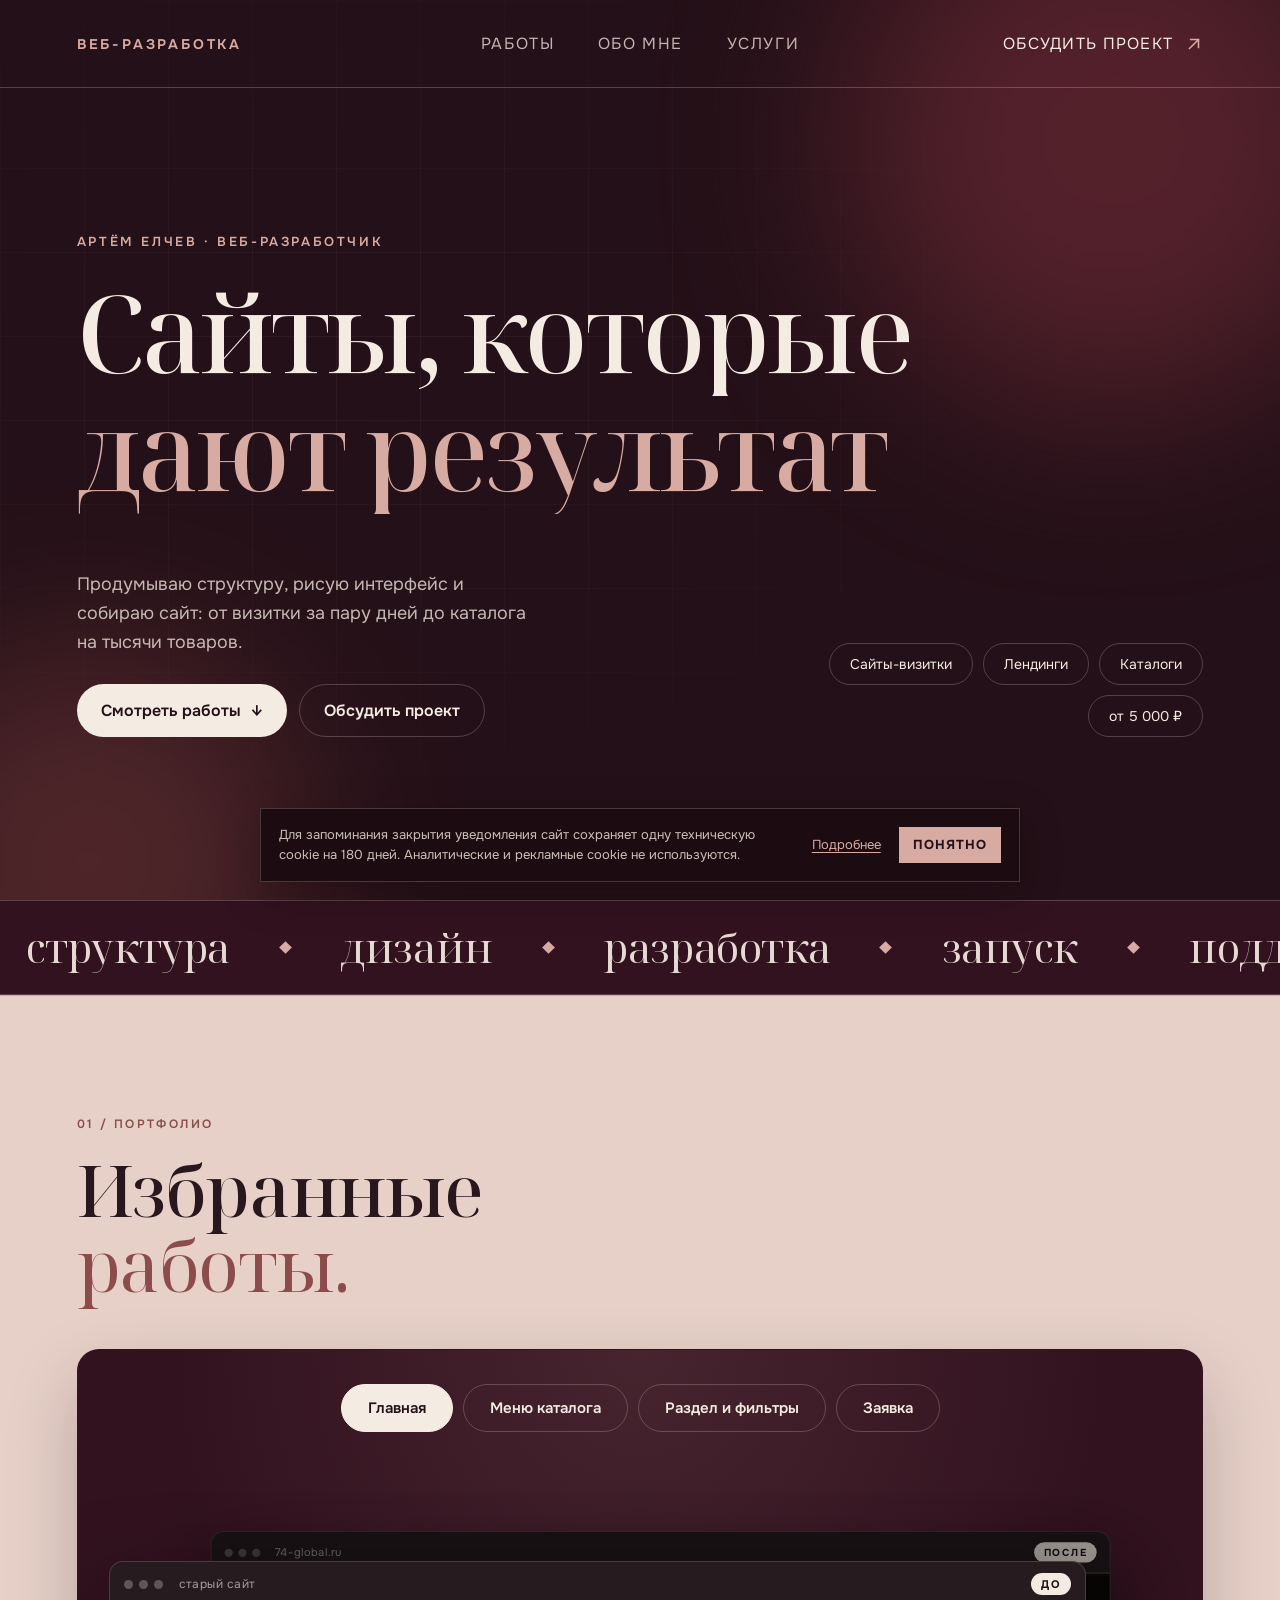
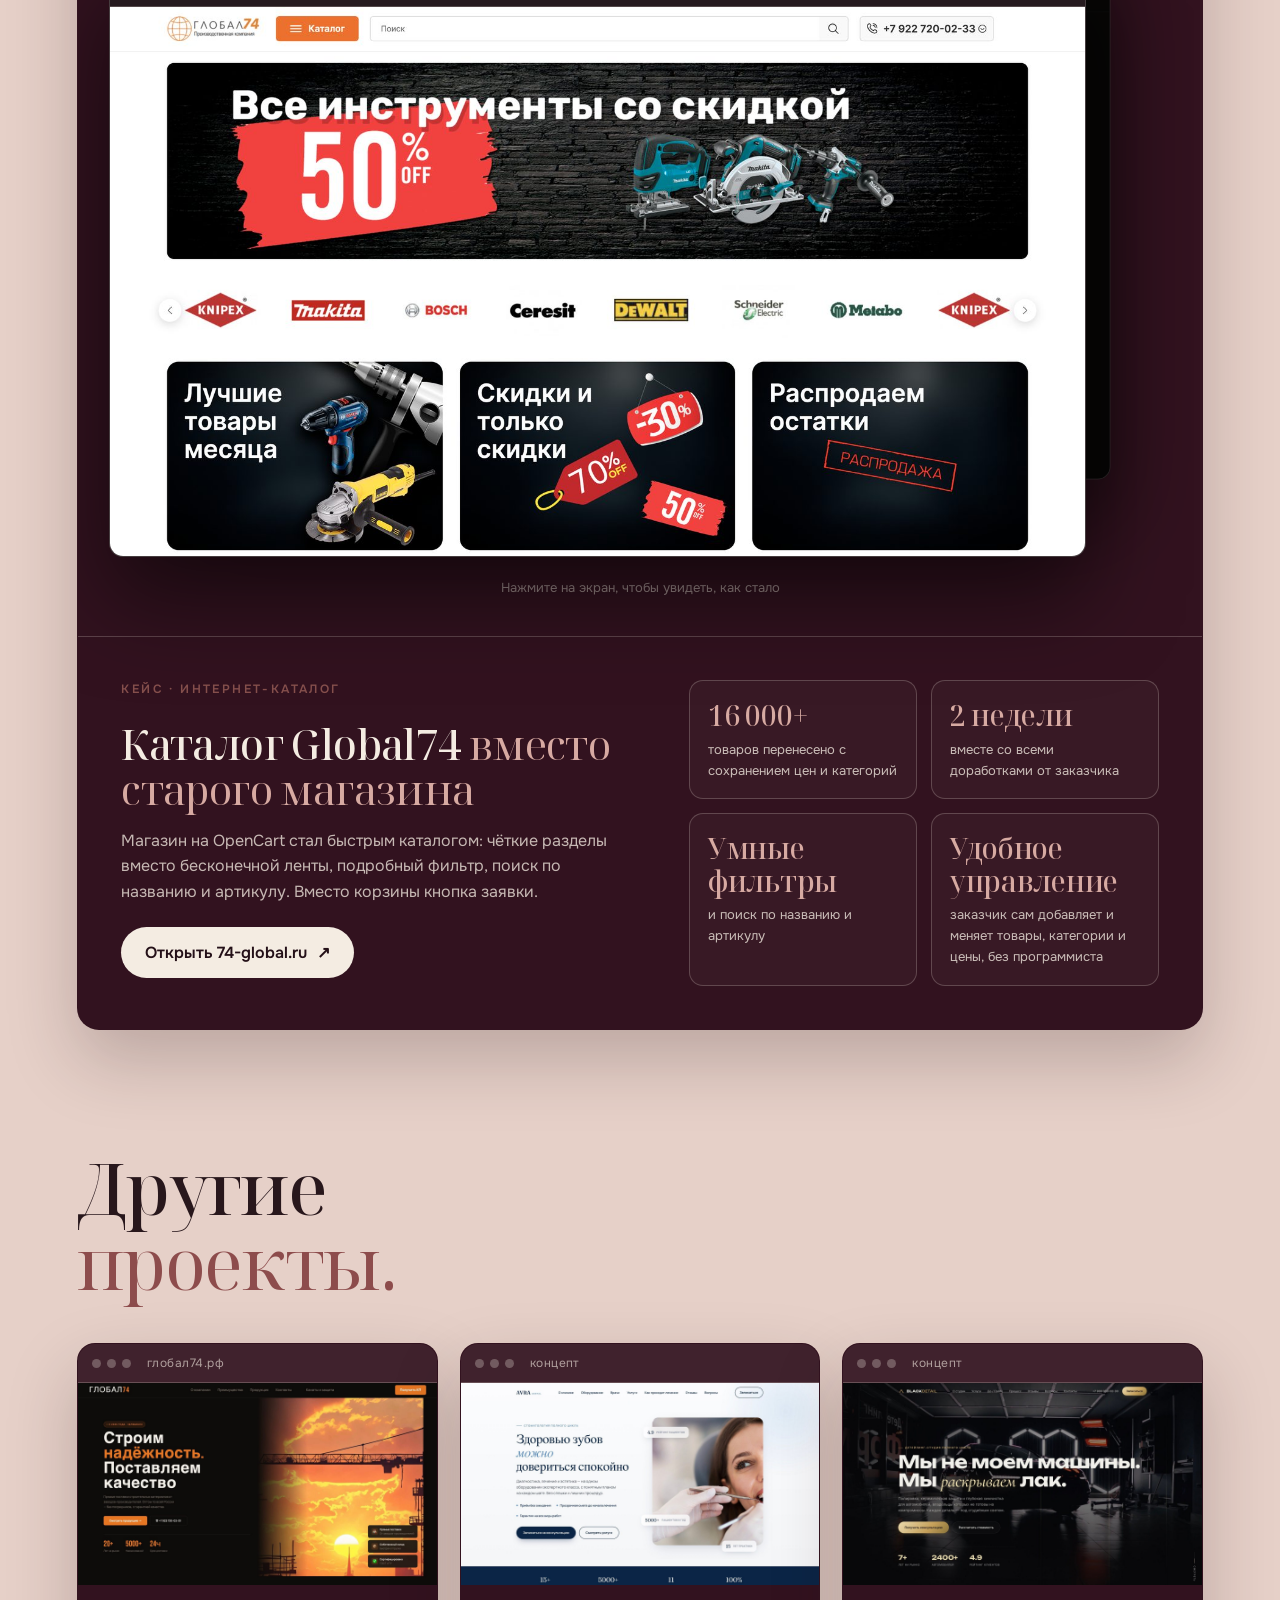
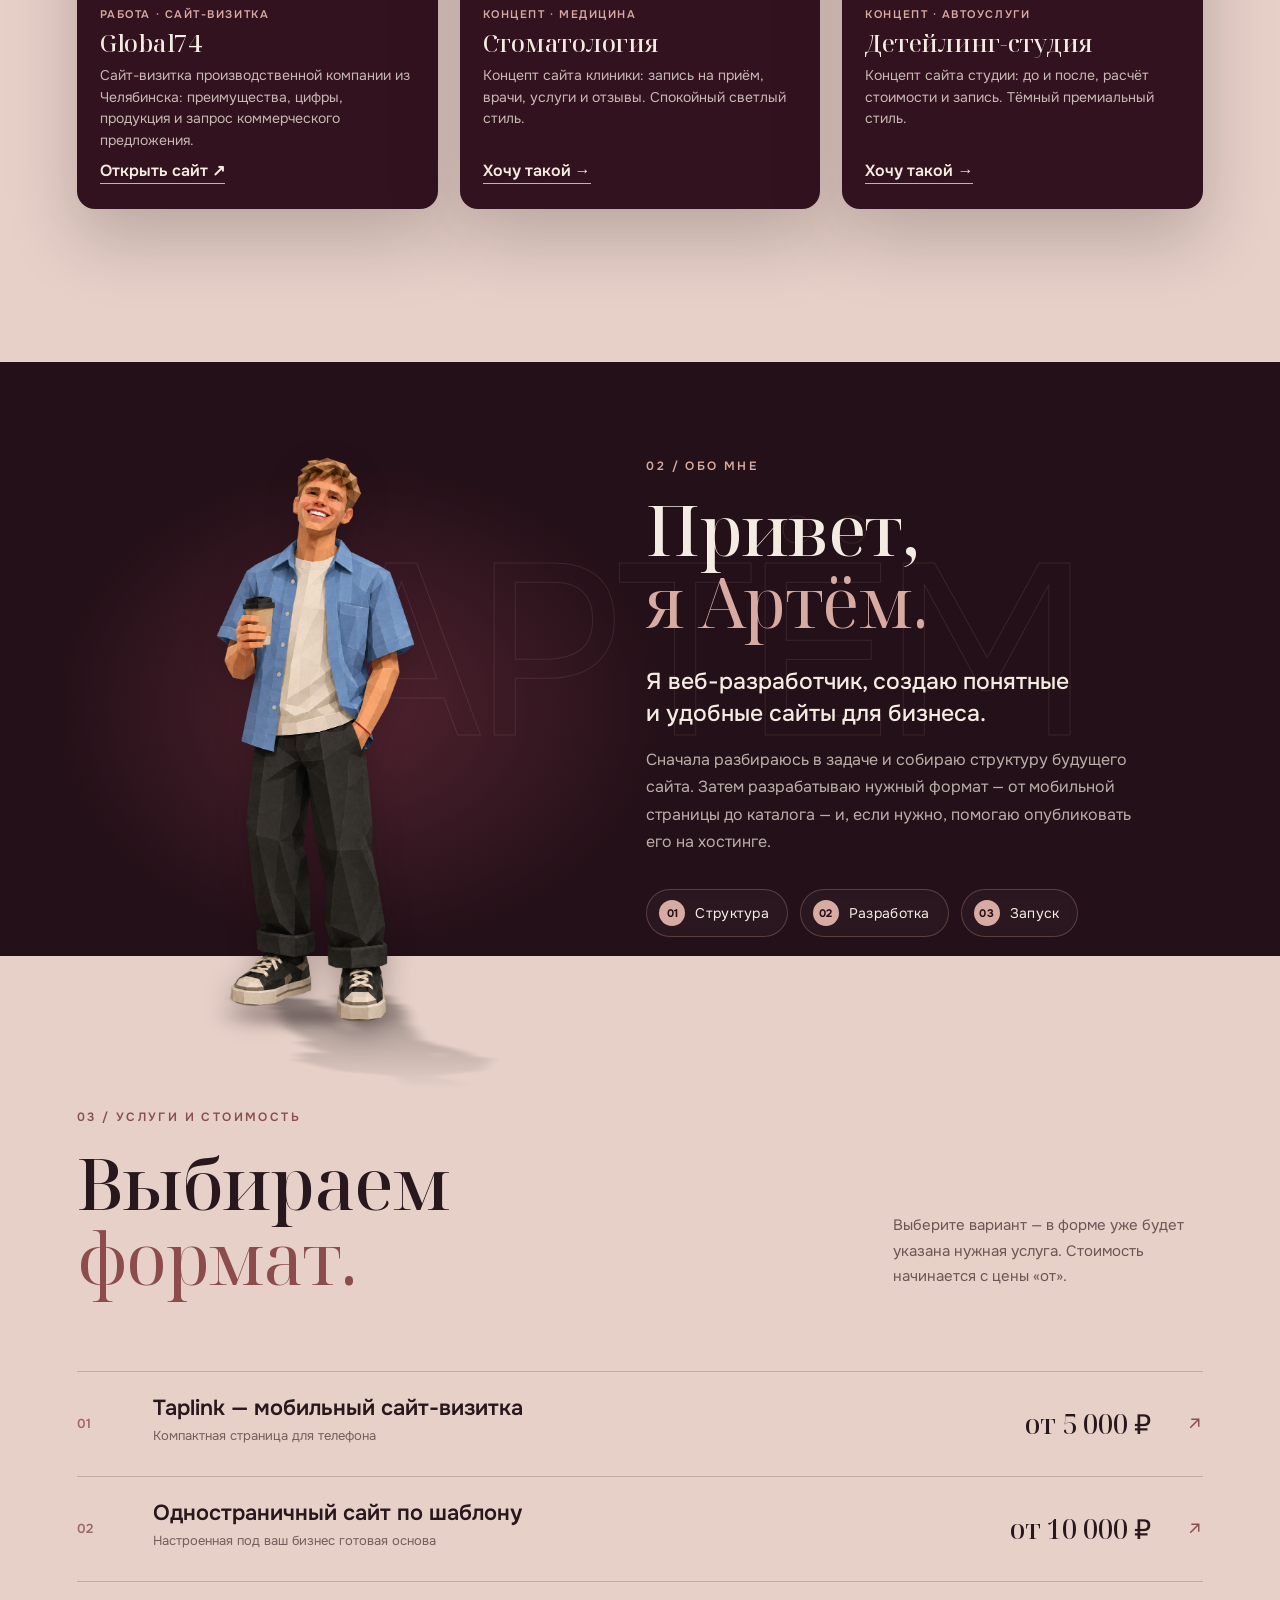
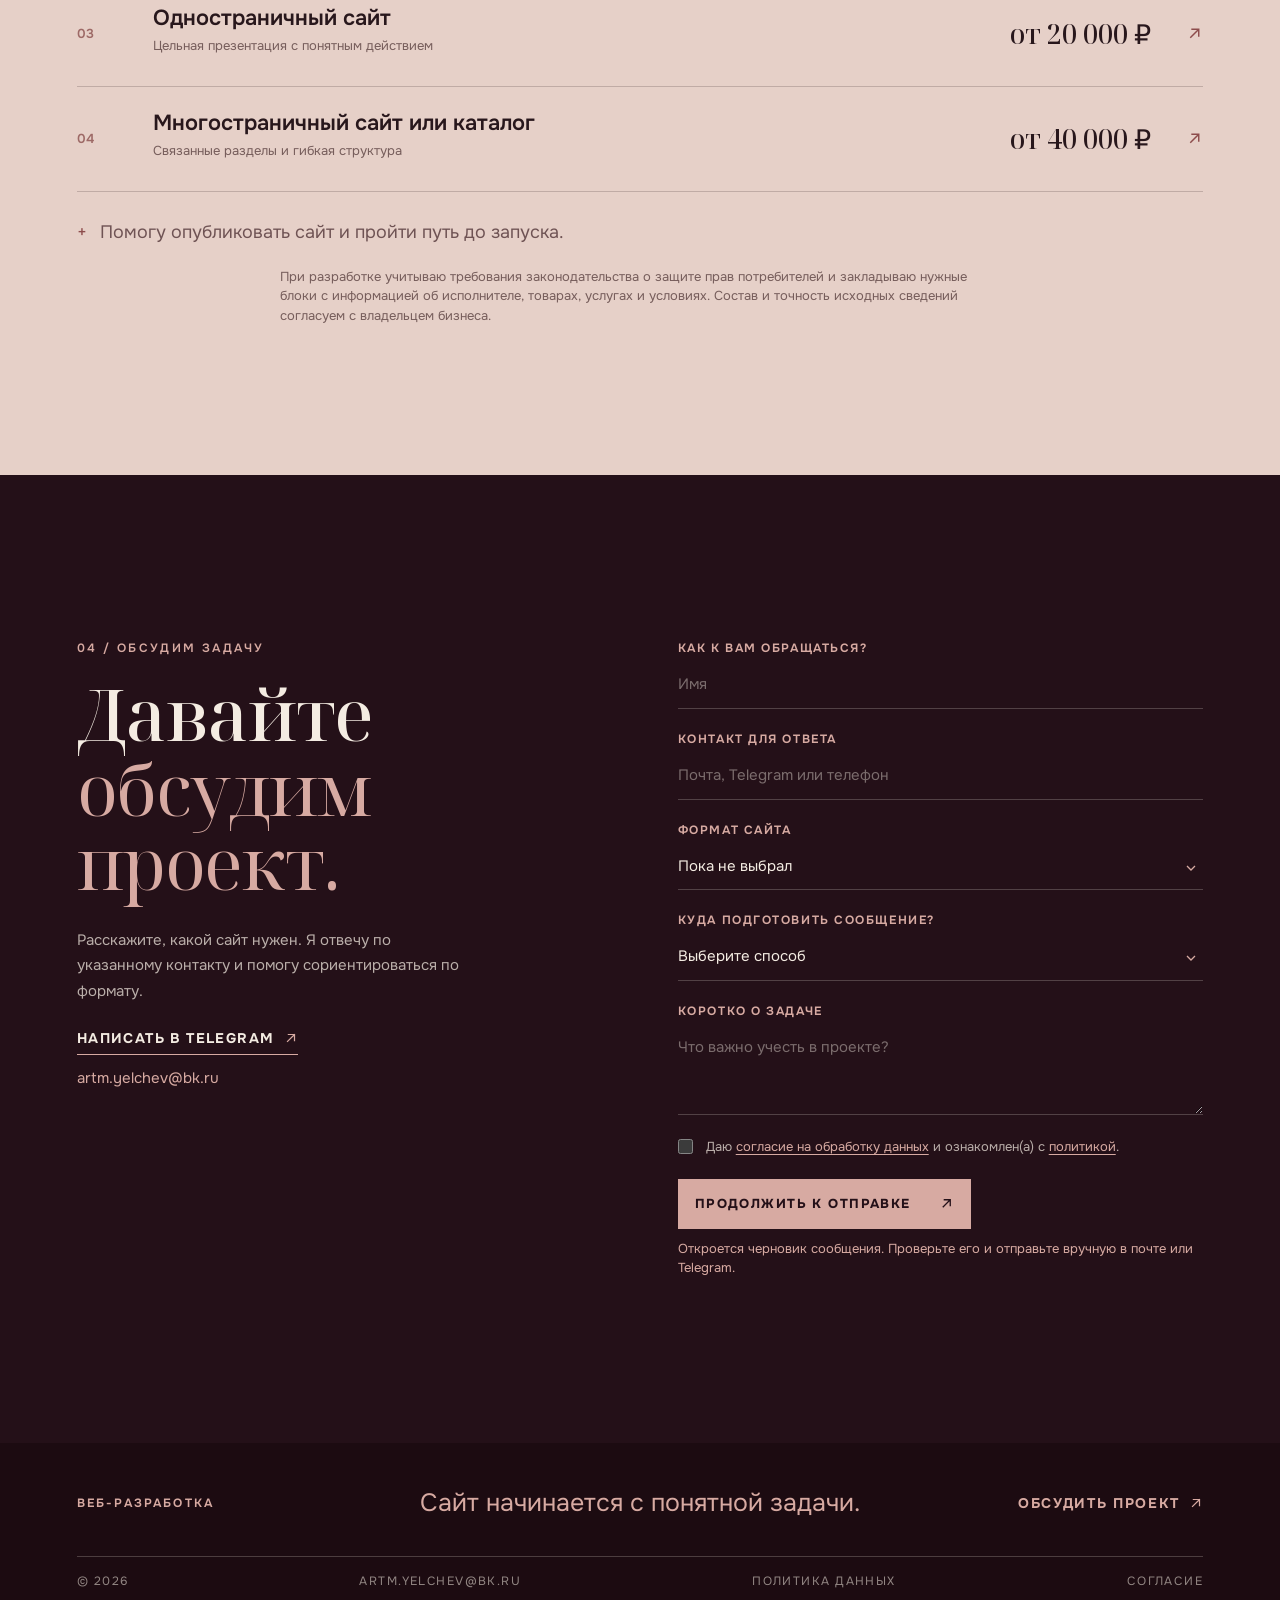
==== commit cd3a10bc: "Update portfolio website" ====
--- a/index.html
+++ b/index.html
@@ -6,7 +6,9 @@
   <meta name="description" content="Артём Елчев — веб-разработчик. Сайты для бизнеса: мобильные страницы, сайты-визитки, каталоги и сайты по шаблону." />
   <meta name="theme-color" content="#241018" />
   <title>Артём Елчев — веб-разработчик</title>
+  <link rel="stylesheet" href="fonts.css" />
   <link rel="stylesheet" href="styles.css" />
+  <link rel="stylesheet" href="work.css" />
   <script>
     if (!window.matchMedia('(prefers-reduced-motion: reduce)').matches) {
       document.documentElement.classList.add('site-loading');
@@ -41,79 +43,52 @@
   </nav>
 
   <main>
-    <section class="hero" aria-labelledby="hero-title">
-      <div class="hero-inner">
-        <div class="hero-art" aria-hidden="true">
-          <span class="hero-orbit"></span>
-        </div>
-        <img class="hero-portrait" src="assets/hero-portrait.png" alt="" fetchpriority="high" />
-        <p class="hero-overline">ВЕБ-РАЗРАБОТКА <span>·</span> ДИЗАЙН И КОД</p>
-        <h1 id="hero-title" class="hero-title"><span>САЙТЫ</span><em>для вашего бизнеса.</em></h1>
-        <div class="hero-copy">
-          <p class="hero-role">От идеи до публикации</p>
-          <p class="hero-description">Разрабатываю сайты и каталоги: продумываю структуру, собираю интерфейс и помогаю с запуском.</p>
-          <div class="hero-actions">
-            <a class="button button-primary" href="#contact">Давайте обсудим <svg viewBox="0 0 16 16" aria-hidden="true"><path d="M4 12 12 4M5 4h7v7" /></svg></a>
-            <a class="button button-text" href="#portfolio">Смотреть работы <span aria-hidden="true">↓</span></a>
-          </div>
-        </div>
-        <span class="hero-side-note" aria-hidden="true">ПОРТФОЛИО<br />ВЕБ-РАЗРАБОТЧИКА</span>
-        <a class="hero-scroll" href="#portfolio" aria-label="Перейти к портфолио"><span>ЛИСТАЙТЕ ВНИЗ</span><i aria-hidden="true"></i></a>
+    <section class="h-hero" aria-labelledby="hero-title">
+      <span class="blob a" aria-hidden="true"></span><span class="blob b" aria-hidden="true"></span>
+      <p class="h-hero__over">Артём Елчев · веб-разработчик</p>
+      <h1 id="hero-title"><span class="line"><span>Сайты, которые</span></span><span class="line"><span><em>дают результат</em></span></span></h1>
+      <div class="h-hero__row">
+        <div><p class="h-hero__lead">Продумываю структуру, рисую интерфейс и собираю сайт: от визитки за пару дней до каталога на тысячи товаров.</p>
+        <div class="cta"><a class="pill" href="#portfolio">Смотреть работы <span aria-hidden="true">↓</span></a><a class="pill ghost" href="#contact">Обсудить проект</a></div></div>
+        <ul class="chips"><li><a href="#services">Сайты-визитки</a></li><li><a href="#services">Лендинги</a></li><li><a href="#services">Каталоги</a></li><li><a href="#services" id="min-price">от 5 000 ₽</a></li></ul>
       </div>
     </section>
+    <div class="mq" aria-hidden="true"><div class="mq-track"><div class="mq-group"><span>структура</span><span>дизайн</span><span>разработка</span><span>запуск</span><span>поддержка</span><span>структура</span><span>дизайн</span><span>разработка</span><span>запуск</span><span>поддержка</span></div><div class="mq-group"><span>структура</span><span>дизайн</span><span>разработка</span><span>запуск</span><span>поддержка</span><span>структура</span><span>дизайн</span><span>разработка</span><span>запуск</span><span>поддержка</span></div></div></div>
 
-    <section class="portfolio section" id="portfolio" aria-labelledby="portfolio-title">
-      <div class="section-intro reveal">
-        <div><p class="eyebrow">01 / ПОРТФОЛИО</p><h2 id="portfolio-title">Избранные<br><em>работы.</em></h2></div>
-        <p class="intro-note">Каждый проект начинается с задачи: упростить путь к товару, услуге или заявке.</p>
-      </div>
-
-      <article class="feature-case reveal">
-        <div class="case-copy">
-          <p class="case-index">КЕЙС 01 <span>·</span> КАТАЛОГ ТОВАРОВ</p>
-          <h3>Global<span>74</span></h3>
-          <p class="case-summary">Задача — превратить старый интернет-магазин в удобный каталог. Пересобрал подачу и структуру, чтобы ассортимент было проще просматривать и находить.</p>
-          <a class="case-link" href="https://74-global.ru" target="_blank" rel="noopener noreferrer">Открыть 74-global.ru <svg viewBox="0 0 16 16" aria-hidden="true"><path d="M4 12 12 4M5 4h7v7" /></svg></a>
+    <section class="works" id="portfolio" aria-labelledby="portfolio-title">
+      <div class="works__head reveal2"><p class="eyebrow">01 / ПОРТФОЛИО</p><h2 class="h2" id="portfolio-title">Избранные<br><em>работы.</em></h2></div>
+      <article class="case reveal2">
+        <div class="stage">
+          <div class="tabs" role="tablist" aria-label="Экраны сайта"><button role="tab" class="on" data-k="home">Главная</button><button role="tab" data-k="menu">Меню каталога</button><button role="tab" data-k="section">Раздел и фильтры</button><button role="tab" data-k="form">Заявка</button></div>
+          <div class="deck" id="deck">
+            <div class="sheet" data-pos="back" data-w="after"><div class="chrome"><i></i><i></i><i></i><span>74-global.ru</span><b>ПОСЛЕ</b></div><img src="assets/case/home-after.jpg" alt="Новая версия каталога"></div>
+            <div class="sheet" data-pos="front" data-w="before"><div class="chrome"><i></i><i></i><i></i><span>старый сайт</span><b>ДО</b></div><img src="assets/case/home-before.jpg" alt="Старая версия каталога"></div>
+          </div>
+          <p class="hint" id="deck-hint">Нажмите на экран, чтобы увидеть, как стало</p>
         </div>
-        <div class="case-showcase" aria-label="Каталог Global74 до и после обновления">
-          <figure class="site-shot shot-old"><a href="https://74-global.ru/" target="_blank" rel="noopener noreferrer" aria-label="Открыть сайт 74-global.ru"><img src="Портфолио/74-global.ru_.png" alt="Старая версия каталога Global74" loading="lazy" /></a><figcaption><span>ДО</span><span>Старая версия</span></figcaption></figure>
-          <figure class="site-shot shot-new"><a href="https://74-global.ru/" target="_blank" rel="noopener noreferrer" aria-label="Открыть сайт 74-global.ru"><img src="Портфолио/new.74-global.ru_ (2).png" alt="Обновлённый каталог Global74 с разделами и карточками товаров" loading="lazy" /></a><figcaption><span>ПОСЛЕ</span><span>Новый каталог</span></figcaption></figure>
-        </div>
-        <div class="case-foot"><span>КАТАЛОГ ТОВАРОВ</span><span>ДИЗАЙН И РАЗРАБОТКА</span><span>АДАПТАЦИЯ ДЛЯ МОБИЛЬНЫХ</span></div>
+        <div class="info"><div><p class="eyebrow">КЕЙС · ИНТЕРНЕТ-КАТАЛОГ</p><h3>Каталог Global74 <em>вместо старого магазина</em></h3><p>Магазин на OpenCart стал быстрым каталогом: чёткие разделы вместо бесконечной ленты, подробный фильтр, поиск по названию и артикулу. Вместо корзины кнопка заявки.</p><a class="pill" href="https://74-global.ru" target="_blank" rel="noopener">Открыть 74-global.ru <span aria-hidden="true">↗</span></a></div>
+        <ul class="facts"><li><b>16 000+</b><span>товаров перенесено с сохранением цен и категорий</span></li><li><b>2 недели</b><span>вместе со всеми доработками от заказчика</span></li><li><b>Умные фильтры</b><span>и поиск по названию и артикулу</span></li><li><b>Удобное управление</b><span>заказчик сам добавляет и меняет товары, категории и цены, без программиста</span></li></ul></div>
       </article>
-
-      <div class="project-grid">
-        <article class="project-card project-corporate reveal">
-          <div class="project-intro"><p class="project-category">03 / ПОРТФОЛИО</p><h3>Другие<br><em>проекты</em></h3><p>Сайты для разных задач бизнеса: корпоративный каталог, сайт клиники и страница студии.</p></div>
-          <figure class="project-visual"><a class="project-image-link" href="https://74-global.ru/" target="_blank" rel="noopener noreferrer" aria-label="Открыть сайт Global74"><img src="assets/project-global-hq.jpg" alt="Главная страница сайта Global74" loading="lazy" /></a></figure>
-          <div class="project-caption"><span class="project-category">01 / КОРПОРАТИВНЫЙ САЙТ</span><h3>Global<span>74</span></h3><p>Сайт промышленной компании с каталогом продукции и формой обратной связи.</p><a class="project-action" href="#contact" aria-label="Обсудить похожий проект"><svg viewBox="0 0 20 20" aria-hidden="true"><path d="M5 15 15 5M6 5h9v9" /></svg></a></div>
-        </article>
-        <article class="project-card project-dental reveal">
-          <div class="project-caption"><span class="project-category">02 / САЙТ СТОМАТОЛОГИИ</span><h3>AVRA <em>Dental</em></h3><p>Сайт клиники с описанием услуг и формой записи.</p><a class="project-action" href="#contact" aria-label="Обсудить похожий проект"><svg viewBox="0 0 20 20" aria-hidden="true"><path d="M5 15 15 5M6 5h9v9" /></svg></a></div>
-          <figure class="project-visual"><img src="assets/project-avra-hq.jpg" alt="Главная страница сайта стоматологии AVRA Dental" loading="lazy" /></figure>
-        </article>
-        <article class="project-card project-detail reveal">
-          <figure class="project-visual"><img src="assets/project-blackdetail-hq.jpg" alt="Главная страница сайта студии детейлинга Blackdetail" loading="lazy" /></figure>
-          <div class="project-caption"><span class="project-category">03 / СТУДИЯ ДЕТЕЙЛИНГА</span><h3>Black<span>detail</span></h3><p>Сайт студии с презентацией услуг и возможностью записи.</p><a class="project-action" href="#contact" aria-label="Обсудить похожий проект"><svg viewBox="0 0 20 20" aria-hidden="true"><path d="M5 15 15 5M6 5h9v9" /></svg></a></div>
-        </article>
-      </div>
+      <div class="dirs"><h2 class="h2 reveal2">Другие<br><em>проекты.</em></h2>
+      <div class="dgrid" id="dgrid"><article class="card reveal2"><div class="chrome"><i></i><i></i><i></i><span>глобал74.рф</span></div><div class="shot"><img src="assets/global-site.jpg" alt="Global74" loading="lazy"></div><div class="t"><small>РАБОТА · САЙТ-ВИЗИТКА</small><h3>Global74</h3><p class="d">Сайт-визитка производственной компании из Челябинска: преимущества, цифры, продукция и запрос коммерческого предложения.</p><a class="go" href="https://xn--74-6kcdj2ccv.xn--p1ai" target="_blank" rel="noopener">Открыть сайт ↗</a></div></article><article class="card reveal2"><div class="chrome"><i></i><i></i><i></i><span>концепт</span></div><div class="shot"><img src="assets/avra-hq.jpg" alt="Стоматология" loading="lazy"></div><div class="t"><small>КОНЦЕПТ · МЕДИЦИНА</small><h3>Стоматология</h3><p class="d">Концепт сайта клиники: запись на приём, врачи, услуги и отзывы. Спокойный светлый стиль.</p><a class="go" href="#contact" data-s="template">Хочу такой →</a></div></article><article class="card reveal2"><div class="chrome"><i></i><i></i><i></i><span>концепт</span></div><div class="shot"><img src="assets/black-hq.jpg" alt="Детейлинг-студия" loading="lazy"></div><div class="t"><small>КОНЦЕПТ · АВТОУСЛУГИ</small><h3>Детейлинг-студия</h3><p class="d">Концепт сайта студии: до и после, расчёт стоимости и запись. Тёмный премиальный стиль.</p><a class="go" href="#contact" data-s="template">Хочу такой →</a></div></article></div></div>
     </section>
 
     <section class="about section" id="about" aria-labelledby="about-title">
-      <div class="about-image reveal"><img src="assets/about-night-portrait.png" alt="Артём у автомобиля вечером" loading="lazy" /><span class="image-caption">НЕМНОГО ОБО МНЕ</span></div>
-      <div class="about-copy reveal">
+      <div class="about-image reveal2"><img src="assets/about-3d.png" alt="Артём — веб-разработчик, 3D-портрет с кофе в руке" width="938" height="1677" loading="lazy" /></div>
+      <div class="about-copy reveal2">
         <p class="eyebrow">02 / ОБО МНЕ</p>
         <h2 id="about-title">Привет,<br /><em>я Артём.</em></h2>
-        <p class="about-lead">Я веб-разработчик. Делаю понятные и удобные сайты для бизнеса.</p>
+        <p class="about-lead">Я веб-разработчик, создаю понятные и удобные сайты для бизнеса.</p>
         <p class="about-detail">Сначала разбираюсь в задаче и собираю структуру будущего сайта. Затем разрабатываю нужный формат — от мобильной страницы до каталога — и, если нужно, помогаю опубликовать его на хостинге.</p>
+        <ol class="about-steps" aria-label="Как я работаю"><li><span>01</span>Структура</li><li><span>02</span>Разработка</li><li><span>03</span>Запуск</li></ol>
       </div>
       <div class="about-side-note" aria-hidden="true">ДУМАЮ О ЗАДАЧЕ<br>И О ТОМ, КАК ЕЁ ПОКАЗАТЬ</div>
     </section>
 
     <section class="services section" id="services" aria-labelledby="services-title">
       <div class="services-heading reveal"><div><p class="eyebrow">03 / УСЛУГИ И СТОИМОСТЬ</p><h2 id="services-title">Выбираем<br><em>формат.</em></h2></div><p>Выберите вариант — в форме уже будет указана нужная услуга. Стоимость начинается с цены «от».</p></div>
-      <div class="price-list">
-        <a class="price-row reveal" href="#contact" data-service="mobile" aria-describedby="service-mobile-description"><span class="price-num">01</span><span class="price-name"><strong>Taplink — мобильный сайт-визитка</strong><span>Компактная страница для телефона</span><span class="price-description" id="service-mobile-description">Расскажет о вас и услугах в удобном мобильном формате — хороший выбор, когда важно запуститься быстро и уложиться в ограниченный бюджет.</span></span><span class="price-value">от 5 000 ₽</span><svg class="price-arrow" viewBox="0 0 16 16" aria-hidden="true"><path d="M4 12 12 4M5 4h7v7" /></svg></a>
+      <div class="price-list" id="price-list">
+        <a class="price-row reveal" href="#contact" data-service="mobile" aria-describedby="service-mobile-description"><span class="price-num">01</span><span class="price-name"><strong>Мобильный сайт-визитка</strong><span>Компактная страница для телефона</span><span class="price-description" id="service-mobile-description">Расскажет о вас и услугах в удобном мобильном формате — хороший выбор, когда важно запуститься быстро и уложиться в ограниченный бюджет.</span></span><span class="price-value">от 5 000 ₽</span><svg class="price-arrow" viewBox="0 0 16 16" aria-hidden="true"><path d="M4 12 12 4M5 4h7v7" /></svg></a>
         <a class="price-row reveal" href="#contact" data-service="template" aria-describedby="service-template-description"><span class="price-num">02</span><span class="price-name"><strong>Одностраничный сайт по шаблону</strong><span>Настроенная под ваш бизнес готовая основа</span><span class="price-description" id="service-template-description">Подойдёт, если бизнесу важно сократить сроки и бюджет. Подберём основу и адаптируем её под вашу задачу и материалы.</span></span><span class="price-value">от 10 000 ₽</span><svg class="price-arrow" viewBox="0 0 16 16" aria-hidden="true"><path d="M4 12 12 4M5 4h7v7" /></svg></a>
         <a class="price-row reveal" href="#contact" data-service="landing" aria-describedby="service-landing-description"><span class="price-num">03</span><span class="price-name"><strong>Одностраничный сайт</strong><span>Цельная презентация с понятным действием</span><span class="price-description" id="service-landing-description">Собирает важную информацию на одной странице и ведёт посетителя к следующему шагу. Подходит для бренда, продукта, услуги, проекта или события.</span></span><span class="price-value">от 20 000 ₽</span><svg class="price-arrow" viewBox="0 0 16 16" aria-hidden="true"><path d="M4 12 12 4M5 4h7v7" /></svg></a>
         <a class="price-row reveal" href="#contact" data-service="catalog" aria-describedby="service-catalog-description"><span class="price-num">04</span><span class="price-name"><strong>Многостраничный сайт или каталог</strong><span>Связанные разделы и гибкая структура</span><span class="price-description" id="service-catalog-description">Для проекта с большим портфолио, несколькими направлениями или широким ассортиментом: страницы объединяются меню и внутренними ссылками.</span></span><span class="price-value">от 40 000 ₽</span><svg class="price-arrow" viewBox="0 0 16 16" aria-hidden="true"><path d="M4 12 12 4M5 4h7v7" /></svg></a>
@@ -122,14 +97,7 @@
       <p class="legal-service-note reveal">При разработке учитываю требования законодательства о защите прав потребителей и закладываю нужные блоки с информацией об исполнителе, товарах, услугах и условиях. Состав и точность исходных сведений согласуем с владельцем бизнеса.</p>
     </section>
 
-    <section class="ticker" aria-label="Этапы работы">
-      <div class="ticker-viewport" role="group" tabindex="0" aria-label="Структура, дизайн, разработка, публикация. Наведение курсора или фокус остановит строку."><div class="ticker-track" aria-hidden="true">
-        <div class="ticker-run"><span>СТРУКТУРА</span><i>✳</i><span>ДИЗАЙН</span><i>✳</i><span>РАЗРАБОТКА</span><i>✳</i><span>ПУБЛИКАЦИЯ</span><i>✳</i></div>
-        <div class="ticker-run"><span>СТРУКТУРА</span><i>✳</i><span>ДИЗАЙН</span><i>✳</i><span>РАЗРАБОТКА</span><i>✳</i><span>ПУБЛИКАЦИЯ</span><i>✳</i></div>
-      </div></div>
-    </section>
-
-    <section class="contact section" id="contact" aria-labelledby="contact-title">
+        <section class="contact section" id="contact" aria-labelledby="contact-title">
       <div class="contact-heading reveal"><p class="eyebrow">04 / ОБСУДИМ ЗАДАЧУ</p><h2 id="contact-title">Давайте<br><em>обсудим проект.</em></h2><p>Расскажите, какой сайт нужен. Я отвечу по указанному контакту и помогу сориентироваться по формату.</p><div class="contact-links"><a class="contact-direct" href="https://t.me/lykym6" target="_blank" rel="noopener noreferrer">Написать в Telegram <svg viewBox="0 0 16 16" aria-hidden="true"><path d="M4 12 12 4M5 4h7v7" /></svg></a><a class="contact-email" href="mailto:artm.yelchev@bk.ru">artm.yelchev@bk.ru</a></div></div>
       <form class="contact-form reveal" id="contact-form" accept-charset="UTF-8">
         <label class="field"><span>Как к вам обращаться?</span><input name="name" autocomplete="name" required maxlength="100" placeholder="Имя" /></label>
@@ -154,5 +122,6 @@
     <button type="button" id="cookie-accept">Понятно</button>
   </aside>
   <script src="script.js" defer></script>
+  <script src="motion.js" defer></script>
 </body>
 </html>
--- a/fonts.css
+++ b/fonts.css
@@ -0,0 +1,4 @@
+@font-face{font-family:"Noto Serif Display";src:url(assets/fonts/noto-serif-display-cyrillic-wght-normal.woff2) format("woff2");font-weight:100 900;font-display:swap;unicode-range:U+0301,U+0400-045F,U+0490-0491,U+04B0-04B1,U+2116}
+@font-face{font-family:"Noto Serif Display";src:url(assets/fonts/noto-serif-display-latin-wght-normal.woff2) format("woff2");font-weight:100 900;font-display:swap;unicode-range:U+0000-00FF,U+2000-206F,U+20AC,U+2122,U+2190-2199}
+@font-face{font-family:Onest;src:url(assets/fonts/onest-cyrillic-wght-normal.woff2) format("woff2");font-weight:100 900;font-display:swap;unicode-range:U+0301,U+0400-045F,U+0490-0491,U+04B0-04B1,U+2116}
+@font-face{font-family:Onest;src:url(assets/fonts/onest-latin-wght-normal.woff2) format("woff2");font-weight:100 900;font-display:swap;unicode-range:U+0000-00FF,U+2000-206F,U+20AC,U+2122,U+2190-2199}
--- a/work.css
+++ b/work.css
@@ -0,0 +1,233 @@
+:root{--sans:Onest,-apple-system,"Segoe UI",Arial,sans-serif;--serif:var(--sans);--disp:"Noto Serif Display",Georgia,"Times New Roman",serif;--ease:cubic-bezier(.22,1,.36,1)}
+h1,h2,h3,.eyebrow{font-family:var(--disp)}
+em{font-family:inherit;font-style:normal;color:var(--rose)}
+.h2{font-size:clamp(36px,5.2vw,76px);line-height:1.04;font-weight:500;letter-spacing:-.02em;margin:0}
+.eyebrow{font-family:var(--sans);font-weight:600;font-size:12px;letter-spacing:.2em}
+/* главный экран */
+.h-hero{position:relative;min-height:100svh;display:grid;align-content:center;padding:140px var(--gutter) 80px;overflow:hidden;isolation:isolate}
+.h-hero:before{content:"";position:absolute;inset:0;z-index:-1;background-image:linear-gradient(rgba(244,236,226,.05) 1px,transparent 1px),linear-gradient(90deg,rgba(244,236,226,.05) 1px,transparent 1px);background-size:84px 84px;-webkit-mask-image:radial-gradient(70% 70% at 30% 40%,#000,transparent 80%);mask-image:radial-gradient(70% 70% at 30% 40%,#000,transparent 80%)}
+.blob{position:absolute;z-index:-2;border-radius:50%;filter:blur(90px);opacity:.55;animation:drift 18s ease-in-out infinite alternate}
+.blob.a{width:42vw;height:42vw;right:-8vw;top:-10vw;background:#7a2f3a}.blob.b{width:34vw;height:34vw;left:-10vw;bottom:-14vw;background:#a9554e;opacity:.32;animation-duration:24s}
+@keyframes drift{to{transform:translate(-6vw,5vw) scale(1.12)}}
+.h-hero__over{font:600 13px var(--sans);letter-spacing:.2em;text-transform:uppercase;color:var(--rose);margin:0 0 28px}
+.h-hero h1{font-size:clamp(44px,8.4vw,136px);line-height:1;margin:0;font-weight:500;letter-spacing:-.025em;max-width:1400px}
+.line{display:block;overflow:hidden;padding-bottom:.1em}.line>span{display:block}
+.mjs:not(.hero-ready) .line>span{transform:translateY(110%)}.mjs .line>span{transition:transform 1.1s var(--ease)}.line:nth-child(2)>span{transition-delay:.12s}
+.h-hero__row{display:flex;flex-wrap:wrap;gap:36px 60px;align-items:end;justify-content:space-between;margin-top:56px}
+.h-hero__lead{max-width:460px;font-size:clamp(16px,1.4vw,19px);line-height:1.6;color:rgba(244,236,226,.76);margin:0 0 28px}
+.cta{display:flex;flex-wrap:wrap;gap:12px}
+.chips{display:flex;flex-wrap:wrap;gap:10px;list-style:none;margin:0;padding:0;max-width:440px;justify-content:flex-end}
+.chips a{display:block;padding:11px 20px;border:1px solid var(--line-dark);border-radius:99px;color:var(--cream);text-decoration:none;font-size:14px;transition:.4s var(--ease)}
+.chips a:hover{background:var(--cream);color:var(--wine-deep);transform:translateY(-3px)}
+.pill{display:inline-flex;gap:10px;align-items:center;padding:15px 24px;border-radius:99px;background:var(--cream);color:var(--wine-deep);font-weight:600;text-decoration:none;transition:.4s var(--ease)}.pill:hover{background:var(--rose);gap:16px}
+.pill.ghost{background:transparent;color:var(--cream);border:1px solid var(--line-dark)}.pill.ghost:hover{background:var(--cream);color:var(--wine-deep)}
+/* бегущая строка */
+.mq{overflow:hidden;border-block:1px solid var(--line-dark);background:var(--wine);padding:26px 0}
+.mq-track{display:flex;width:max-content;animation:mq 40s linear infinite}
+.mq-group{display:flex;flex-shrink:0;min-width:100vw;justify-content:space-around;align-items:center;padding-right:0;font:400 clamp(26px,3.2vw,44px)/1 var(--disp);letter-spacing:-.01em;color:rgba(244,236,226,.92);white-space:nowrap}
+.mq-group span{display:inline-flex;align-items:center;gap:clamp(28px,4vw,60px);padding:0 clamp(14px,2vw,30px)}
+.mq-group span:after{content:"";width:9px;height:9px;background:var(--rose);transform:rotate(45deg);flex:none}
+@keyframes mq{to{transform:translateX(-50%)}}
+/* работы */
+.works{padding:120px var(--gutter) clamp(110px,12vw,170px);max-width:1560px;margin:auto}
+.works__head{margin-bottom:48px}.works__head h2{margin:10px 0 0}
+.chrome{display:flex;align-items:center;gap:6px;padding:11px 14px;background:rgba(244,236,226,.07);border-bottom:1px solid var(--line-dark)}
+.chrome i{width:9px;height:9px;border-radius:50%;background:rgba(244,236,226,.28)}
+.chrome span{margin-left:10px;font-size:12px;letter-spacing:.04em;color:rgba(244,236,226,.62)}
+.case{border-radius:22px;overflow:hidden;background:var(--wine);border:1px solid var(--line-dark)}
+.stage{padding:clamp(18px,3vw,40px) clamp(18px,3vw,40px) clamp(30px,5vw,70px);background:radial-gradient(60% 80% at 50% 0%,rgba(215,170,162,.12),transparent 70%)}
+.tabs{display:flex;flex-wrap:wrap;gap:8px;justify-content:center;margin-bottom:clamp(24px,4vw,48px)}
+.tabs button{font:600 13px var(--sans);color:var(--cream);background:transparent;border:1px solid var(--line-dark);border-radius:99px;padding:10px 18px;cursor:pointer;transition:.35s var(--ease)}
+.tabs button:hover{border-color:var(--rose)}.tabs button.on{background:var(--cream);color:var(--wine-deep);border-color:var(--cream)}
+.deck{cursor:pointer;outline:none;position:relative;width:min(100%,1040px);aspect-ratio:16/10;margin:0 auto}
+.sheet{position:absolute;left:0;bottom:0;width:90%;border-radius:14px;overflow:hidden;background:#150b10;border:1px solid var(--line-dark);box-shadow:0 40px 90px rgba(0,0,0,.55);transition:transform .8s var(--ease),filter .8s,opacity .6s;transform-origin:30% 100%}
+.sheet img{display:block;width:100%;aspect-ratio:16/9;object-fit:cover}
+.sheet[data-pos=front]{z-index:2;transform:none}
+.sheet[data-pos=back]{z-index:1;transform:translate(10%,-15%) scale(.9);filter:brightness(.62) saturate(.85)}
+.deck:hover .sheet[data-pos=back]{filter:brightness(.85);transform:translate(11%,-17%) scale(.9)}
+.sheet.fly{transform:translate(-55%,6%) rotate(-5deg)!important;opacity:.0}
+.sheet .chrome b{margin-left:auto;font:700 11px var(--sans);letter-spacing:.14em;padding:4px 10px;border-radius:99px;background:var(--cream);color:var(--wine-deep)}
+.hint{text-align:center;margin:26px 0 0;font-size:13px;color:rgba(244,236,226,.55)}
+.info{display:grid;grid-template-columns:1.1fr 1fr;gap:clamp(24px,4vw,64px);padding:clamp(24px,3.4vw,52px);border-top:1px solid var(--line-dark)}
+.info h3{font-size:clamp(28px,3.2vw,46px);margin:10px 0 16px;font-weight:500;line-height:1.1;letter-spacing:-.015em}
+.info p{color:rgba(244,236,226,.76);line-height:1.6;margin:0 0 22px}
+.facts{display:grid;grid-template-columns:1fr 1fr;gap:14px;list-style:none;margin:0;padding:0}
+.facts li{padding:18px;border:1px solid var(--line-dark);border-radius:14px;transition:.4s var(--ease);background:rgba(244,236,226,.03)}
+.facts li:hover{transform:translateY(-4px);background:rgba(215,170,162,.1);border-color:var(--rose)}
+.facts b{display:block;font:500 clamp(26px,2.5vw,36px) var(--disp);letter-spacing:-.01em;color:var(--rose);margin-bottom:6px}.facts span{font-size:13px;line-height:1.4;color:rgba(244,236,226,.78)}
+.dirs{margin-top:120px}.dirs h2{margin:10px 0 44px}
+.dgrid{display:grid;grid-template-columns:repeat(3,1fr);gap:22px}
+.card{display:flex;flex-direction:column;border-radius:18px;overflow:hidden;background:var(--wine);border:1px solid var(--line-dark);transition:transform .6s var(--ease),border-color .4s,opacity .9s var(--ease)}
+.card:hover{transform:translateY(-8px);border-color:var(--rose)}
+.card .shot{aspect-ratio:16/9;overflow:hidden;background:#0c0709}
+.card .shot img{display:block;width:100%;height:100%;object-fit:cover;object-position:top;transition:transform 1.6s var(--ease)}
+.card:hover .shot img{transform:scale(1.06)}
+.card .t{padding:22px 22px 24px;display:flex;flex-direction:column;gap:8px;flex:1}
+.card small{font:600 11px var(--sans);letter-spacing:.14em;color:var(--rose)}
+.card h3{font:500 clamp(22px,1.9vw,28px)/1.15 var(--disp);letter-spacing:-.01em;margin:0}
+.card .d{margin:0;font-size:14px;line-height:1.55;color:rgba(244,236,226,.75);flex:1}
+.card .go{align-self:flex-start;font-weight:600;color:var(--cream);text-decoration:none;border-bottom:1px solid var(--rose);padding-bottom:2px;transition:.3s}.card .go:hover{color:var(--rose)}
+@media(max-width:900px){.info{grid-template-columns:1fr}.dgrid{grid-template-columns:1fr}.chips{justify-content:flex-start}}
+@media(max-width:600px){.deck{aspect-ratio:16/11}.sheet[data-pos=back]{transform:translate(7%,-12%) scale(.9)}.sheet .chrome b{font-size:9px;padding:3px 8px}}
+.mjs .reveal2{opacity:0;transform:translateY(50px);transition:opacity .9s var(--ease),transform .9s var(--ease)}.mjs .reveal2.in{opacity:1;transform:none}
+.bar{position:fixed;z-index:950;left:0;top:0;height:3px;width:100%;transform-origin:0 50%;transform:scaleX(0);background:var(--rose)}
+/* прочие разделы */
+.section-intro h2,.about h2,.services h2,.contact h2{font:500 clamp(40px,5.6vw,84px)/1.04 var(--disp);letter-spacing:-.02em}
+.about-detail,.services-heading>p,.contact-heading>p:not(.eyebrow){font-size:15px;line-height:1.7}
+.price-name strong{font:600 clamp(16px,1.7vw,22px)/1.2 var(--sans)}.price-name>span{font-size:13px}
+.price-num{font:600 13px var(--sans)}.price-value{font:500 clamp(20px,2.1vw,28px) var(--disp)}
+.about.section{position:relative;display:grid;grid-template-columns:minmax(0,480px) minmax(0,1fr);align-items:center;justify-content:center;gap:clamp(40px,7vw,110px);max-width:1360px;margin-inline:auto;padding-block:clamp(70px,8vw,120px)}
+.about-image{aspect-ratio:.86/1;max-height:640px}
+.about-copy{max-width:560px}
+.about h2{font-size:clamp(44px,5.4vw,80px)}
+.about-lead{font:500 clamp(19px,1.8vw,24px)/1.4 var(--sans);margin:28px 0 16px}
+.about-detail{max-width:500px}
+.about-side-note{display:none}
+.about-image img{transition:transform 1.4s var(--ease)}.about-image:hover img{transform:scale(1.05)}
+.field span{font-size:12px}.field input,.field select,.field textarea{font-size:15px}
+@media(prefers-reduced-motion:reduce){.mq-track,.blob{animation:none}.mjs .line>span,.mjs .reveal2{transition:none;transform:none;opacity:1}}
+
+/* шапка крупнее */
+.site-header{height:88px}.site-label{font-size:14px;letter-spacing:.2em}
+.desktop-nav a{font-size:16px;letter-spacing:.1em}.desktop-nav{gap:clamp(28px,3.4vw,56px)}
+.header-link{font-size:16px;letter-spacing:.08em}.header-link svg{width:18px;height:18px}
+.h-hero{padding-top:150px}
+@media(max-width:900px){.site-header{height:72px}.site-label{font-size:13px}.about.section{grid-template-columns:1fr}.about-image{width:min(100%,420px);margin-inline:auto}.about-copy{margin-inline:auto}}
+@media(max-width:600px){.site-label{font-size:12px}.mq-group span{padding:0 10px}}
+
+/* светлый блок работ, как на прежнем сайте */
+.works{max-width:none;background:var(--paper-rose);color:var(--ink);padding-inline:max(var(--gutter),calc((100vw - 1560px)/2));border-top:1px solid var(--line-light)}
+.works .eyebrow{color:var(--clay)}
+.works .h2{color:var(--ink)}.works em{color:var(--clay)}
+.works .case{background:var(--wine);color:var(--cream);box-shadow:0 30px 70px rgba(36,16,24,.22);border-color:transparent}
+.works .case em{color:var(--rose)}
+.works .card{background:var(--wine);color:var(--cream);border-color:transparent;box-shadow:0 30px 70px rgba(36,16,24,.22)}
+.works .card:hover{border-color:var(--rose);box-shadow:0 36px 80px rgba(36,16,24,.32)}
+.works .card h3{color:var(--cream)}
+.works .card small{color:var(--rose)}
+.works .card .d{color:rgba(244,236,226,.76)}
+.works .card .go{color:var(--cream);border-bottom-color:var(--rose)}.works .card .go:hover{color:var(--rose)}
+.price-row[hidden],.card[hidden]{display:none}
+.works .reveal2.in,.works .reveal2{--x:0}
+
+/* заголовки портфолио в том же стиле, что «Выбираем формат» */
+.works .h2{display:block;font-size:clamp(40px,5.6vw,84px);line-height:1.04;letter-spacing:-.02em;font-weight:500}
+.works .h2 em{font-weight:400;color:#8d4c4c}
+.works .works__head .eyebrow,.works .eyebrow{color:#86504d}
+.works .case em{font-weight:400;color:var(--rose)}
+/* минимальные размеры мелкого текста (читаемость на всех экранах) */
+.cookie-notice p,.cookie-notice a,.cookie-notice button{font-size:13px!important}
+.footer-bottom,.footer-bottom *{font-size:12px!important}
+.footer-mark{font-size:12px!important}
+.image-caption{font-size:11px!important}
+.form-note,.legal-service-note{font-size:13px!important;line-height:1.5}
+.contact-email{font-size:15px!important}
+.submit-button,.submit-button *{font-size:13px!important}
+.price-description{font-size:14px!important;line-height:1.55}
+.price-name span,.price-name small{font-size:13px!important}
+.about-detail{font-size:16px}
+.contact-direct,.footer-cta{font-size:14px!important}
+.consent-line,.consent-line a,.form-consent,.form-consent a,label.consent,label.consent a{font-size:13px!important}
+a[href="consent.html"],a[href="privacy-policy.html"]{font-size:inherit}
+.consent,.consent span,.consent a{font-size:13px!important;line-height:1.5}
+
+/* ===== планшеты и телефоны (компьютер от 1101px не затронут) ===== */
+@media (max-width:1100px){
+  .h-hero{min-height:0;align-content:start;padding:clamp(140px,17vw,190px) var(--gutter) clamp(64px,9vw,100px)}
+  .h-hero__over{margin-bottom:24px}
+  .h-hero h1{font-size:clamp(60px,9.6vw,104px)}
+  .h-hero__row{display:grid;grid-template-columns:minmax(0,1fr);gap:44px;margin-top:clamp(32px,5vw,48px);align-items:start}
+  .h-hero__lead{max-width:560px;margin-bottom:28px}
+  .chips{justify-content:flex-start;max-width:none;flex-wrap:nowrap;gap:10px;padding-top:28px;border-top:1px solid var(--line-dark)}
+  .chips a{white-space:nowrap}
+}
+/* шапка на планшете: всё в одну строку */
+@media (max-width:1100px) and (min-width:821px){
+  .site-header{grid-template-columns:auto 1fr auto;gap:24px}
+  .site-label{font-size:12px;white-space:nowrap}
+  .desktop-nav{justify-self:center;gap:clamp(18px,2.6vw,34px)}
+  .desktop-nav a{font-size:13px;letter-spacing:.08em;white-space:nowrap}
+  .header-link{font-size:13px;letter-spacing:.08em;white-space:nowrap;gap:10px}
+}
+/* до 820px: меню-«бургер», как на телефоне */
+@media (max-width:820px){
+  .site-header{height:72px;grid-template-columns:1fr auto}
+  .desktop-nav,.header-link{display:none}
+  .menu-toggle{position:relative;z-index:21;display:flex;width:44px;height:44px;flex-direction:column;justify-content:center;align-items:center;gap:6px;border:1px solid var(--line-dark);border-radius:50%;background:transparent;cursor:pointer}
+  .menu-toggle span{width:15px;height:1px;background:var(--cream);transition:transform .2s ease}
+  .menu-toggle[aria-expanded="true"] span:first-child{transform:translateY(3.5px) rotate(45deg)}
+  .menu-toggle[aria-expanded="true"] span:last-child{transform:translateY(-3.5px) rotate(-45deg)}
+}
+@media (max-width:600px){
+  .h-hero{padding-top:124px;padding-bottom:56px}
+  .h-hero h1{font-size:clamp(40px,11.2vw,56px)}
+  .h-hero__row{gap:36px}
+  .h-hero__lead{font-size:16px;margin-bottom:24px}
+  .cta{display:grid;grid-template-columns:1fr;gap:10px}
+  .cta .pill{justify-content:center;box-sizing:border-box;width:100%}
+  .chips{display:grid;grid-template-columns:1fr 1fr;gap:10px;padding-top:24px}
+  .chips a{text-align:center;padding:12px 10px}
+  /* работы */
+  .works{padding-top:84px;padding-bottom:84px}
+  .facts li{padding:16px}.facts b{font-size:21px;line-height:1.15}.facts li:nth-child(-n+2) b{font-size:24px;white-space:nowrap}
+  .dirs{margin-top:84px}
+  .dgrid{display:flex;gap:14px;overflow-x:auto;scroll-snap-type:x mandatory;scroll-padding-inline:var(--gutter);margin-inline:calc(var(--gutter)*-1);padding:6px var(--gutter) 24px;-webkit-overflow-scrolling:touch;scrollbar-width:none}
+  .dgrid::-webkit-scrollbar{display:none}
+  .dgrid .card{flex:0 0 84%;scroll-snap-align:start}
+}
+
+/* компьютер: блок «до/после» крупнее, меньше пустого места */
+@media (min-width:1101px){
+  .stage{padding:34px clamp(20px,2.4vw,40px) 40px}
+  .tabs{gap:10px;margin-bottom:34px}
+  .tabs button{font-size:15px;padding:13px 26px}
+  .deck{width:min(100%,1240px);aspect-ratio:16/10.4}
+  .sheet{width:92%}
+  .sheet[data-pos=back]{transform:translate(8%,-13%) scale(.92)}
+  .deck:hover .sheet[data-pos=back]{transform:translate(9%,-15%) scale(.92)}
+  .hint{margin-top:22px}
+  .facts b{font-size:clamp(24px,2.2vw,32px);line-height:1.15}
+}
+
+.about-detail+.about-detail{margin-top:18px}
+
+.about-image img{filter:none;object-position:50% 50%}
+
+/* ===== «Обо мне»: персонаж стоит на блоке ниже + тень ===== */
+.about.section{--fw:min(100%,26vw,420px);position:relative;z-index:3;padding-bottom:0;overflow:visible}
+.about-image{
+  position:relative;isolation:isolate;overflow:visible;background:none;
+  width:var(--fw);max-height:none;aspect-ratio:938/1677;
+  justify-self:center;align-self:end;
+  margin-bottom:calc(var(--fw) * -.235); /* ботинки заходят на светлый блок */
+}
+.about-image img{
+  position:relative;z-index:1;display:block;width:100%;height:100%;object-fit:contain;
+  filter:drop-shadow(0 10px 14px rgba(20,6,12,.28));
+  transition:none;
+}
+.about-image:hover img{transform:none}
+/* тень на полу: мягкая под ногами + длинная, чуть вправо */
+.about-image::before,.about-image::after{content:"";position:absolute;z-index:0;border-radius:50%;pointer-events:none}
+.about-image::before{left:18%;bottom:1.2%;width:62%;height:3.6%;background:radial-gradient(ellipse at center,rgba(36,16,24,.55),rgba(36,16,24,0) 70%);filter:blur(6px)}
+.about-image::after{left:0;bottom:0;top:0;width:100%;height:100%;border-radius:0;background:url(assets/about-3d.png) center/100% 100% no-repeat;filter:brightness(0) blur(7px);opacity:.3;transform-origin:50% 95.2%;transform:translate(1%,-1.4%) skewX(50deg) scaleY(-.17);-webkit-mask-image:linear-gradient(to bottom,transparent 4%,#000 88%);mask-image:linear-gradient(to bottom,transparent 4%,#000 88%)}
+@media(max-width:900px){
+  .about.section{--fw:min(76%,300px);gap:40px}
+  .about-copy{order:1}
+  .about-image{order:2;width:var(--fw)}
+}
+
+/* ===== «Обо мне»: свет, водяной знак и шаги ===== */
+.about.section{padding-top:clamp(60px,6vw,96px);background:radial-gradient(ellipse 34% 58% at 28% 58%,rgba(143,62,82,.42),rgba(143,62,82,0) 70%),var(--wine-deep);overflow:visible}
+.about.section::before{content:"АРТЁМ";position:absolute;z-index:0;left:50%;top:50%;transform:translate(-42%,-52%);font:400 clamp(120px,19vw,300px)/1 var(--serif,serif);letter-spacing:-.04em;color:transparent;-webkit-text-stroke:1px rgba(215,170,162,.13);white-space:nowrap;pointer-events:none}
+.about-copy,.about-image{position:relative;z-index:1}
+.about-image{z-index:2}
+.about-steps{display:flex;flex-wrap:wrap;gap:12px;margin:34px 0 0;padding:0;list-style:none}
+.about-steps li{display:flex;align-items:center;gap:10px;padding:10px 18px 10px 12px;border:1px solid rgba(215,170,162,.28);border-radius:999px;color:var(--cream);font-size:14px;letter-spacing:.02em;background:rgba(255,255,255,.03);backdrop-filter:blur(4px);transition:border-color .3s,background .3s,transform .3s}
+.about-steps li span{display:grid;place-items:center;width:26px;height:26px;border-radius:50%;background:var(--rose);color:var(--wine-deep);font-size:11px;font-weight:700}
+.about-steps li:hover{border-color:var(--rose);background:rgba(215,170,162,.1);transform:translateY(-2px)}
+@media(max-width:900px){
+  .about.section{background:radial-gradient(ellipse 80% 40% at 50% 82%,rgba(143,62,82,.42),rgba(143,62,82,0) 70%),var(--wine-deep)}
+  .about.section::before{top:auto;bottom:8%;transform:translate(-50%,0);font-size:34vw}
+  .about-steps{gap:6px;flex-wrap:nowrap}.about-steps li{font-size:12px;gap:6px;padding:6px 10px 6px 6px}.about-steps li span{width:22px;height:22px;font-size:10px}
+}
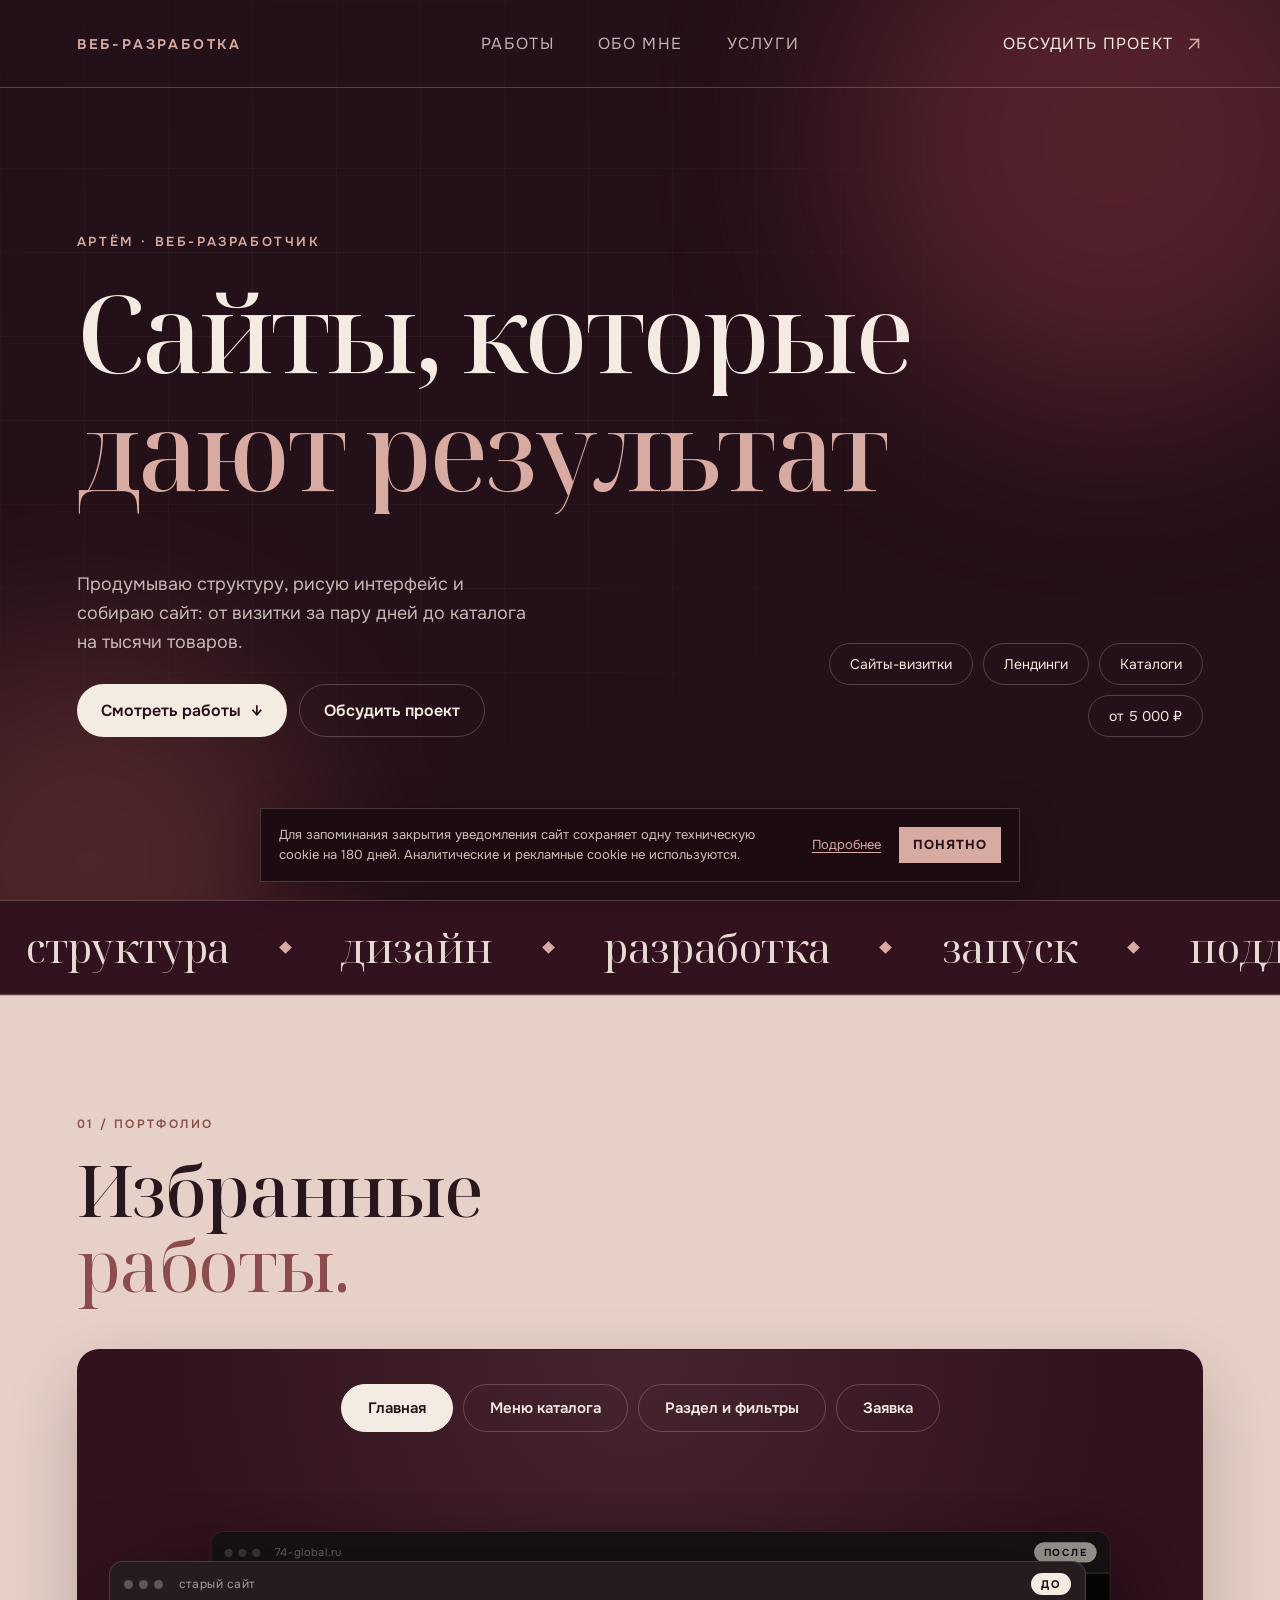
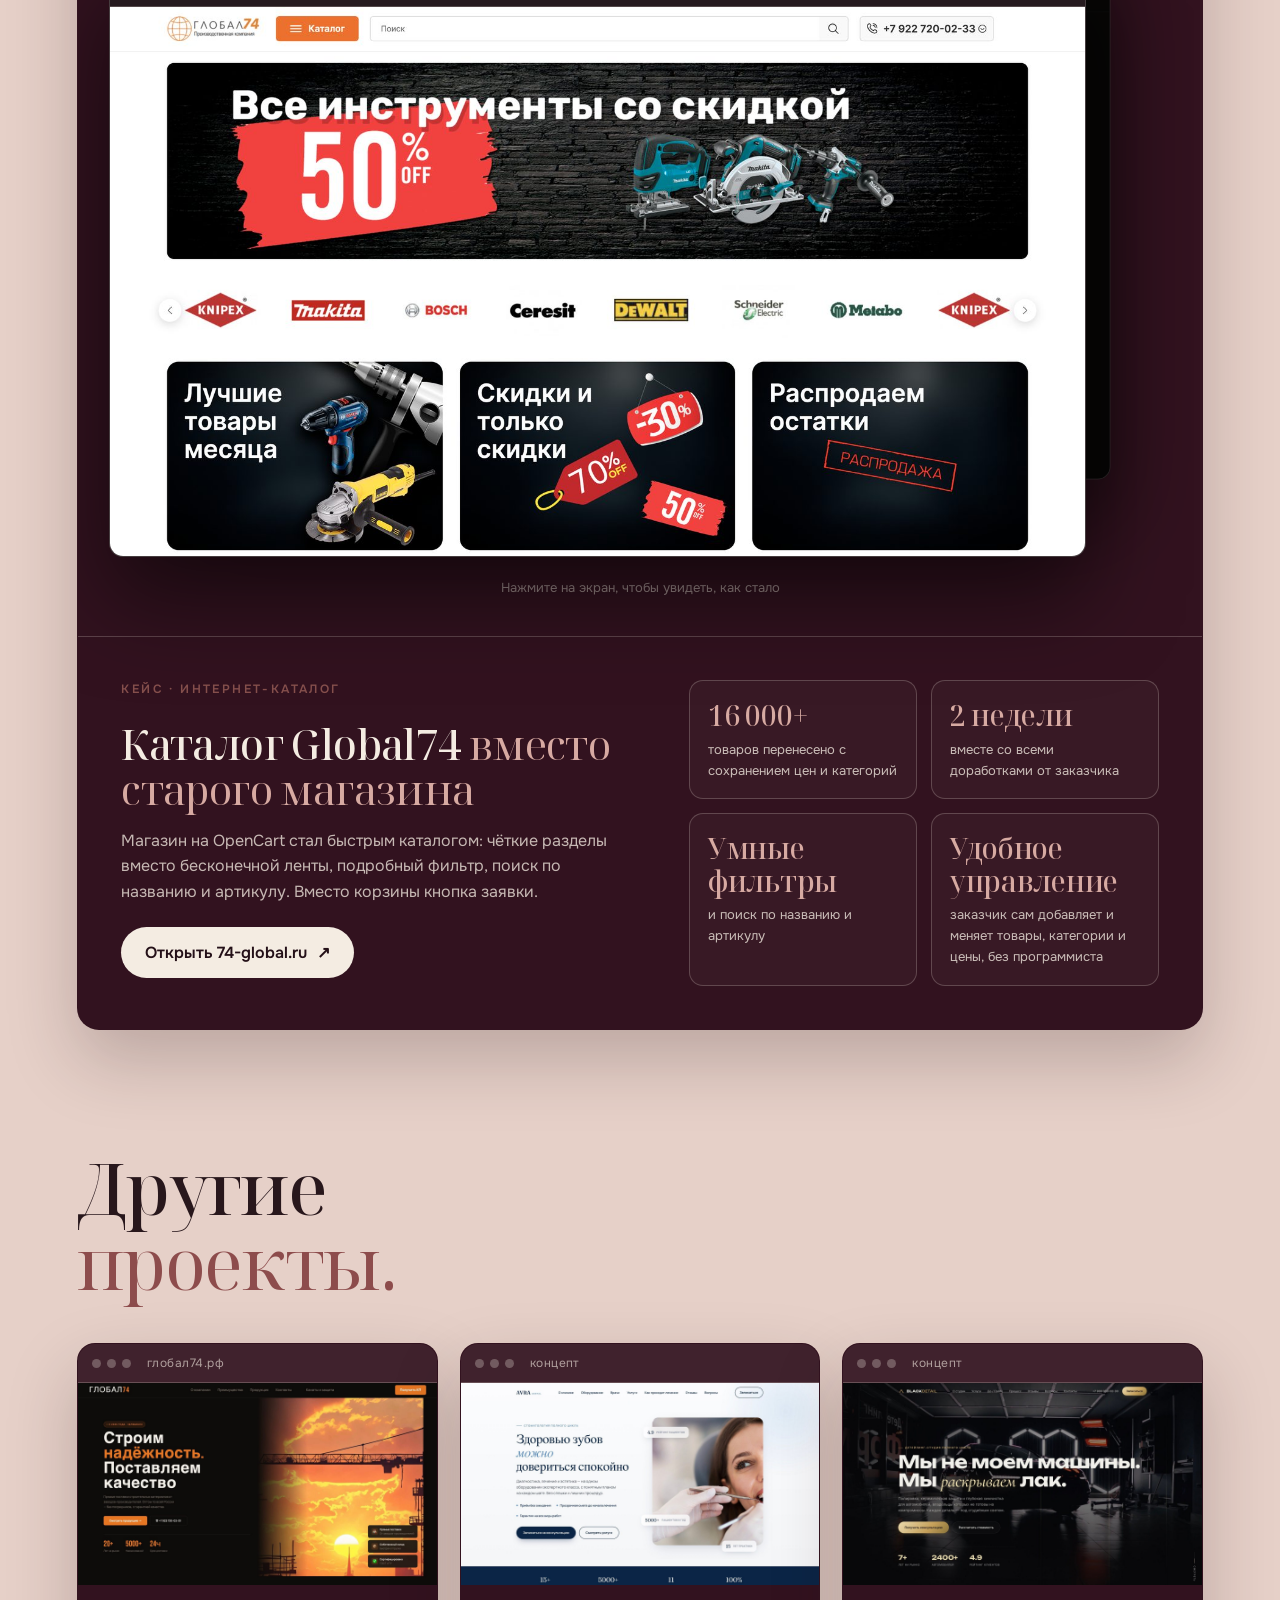
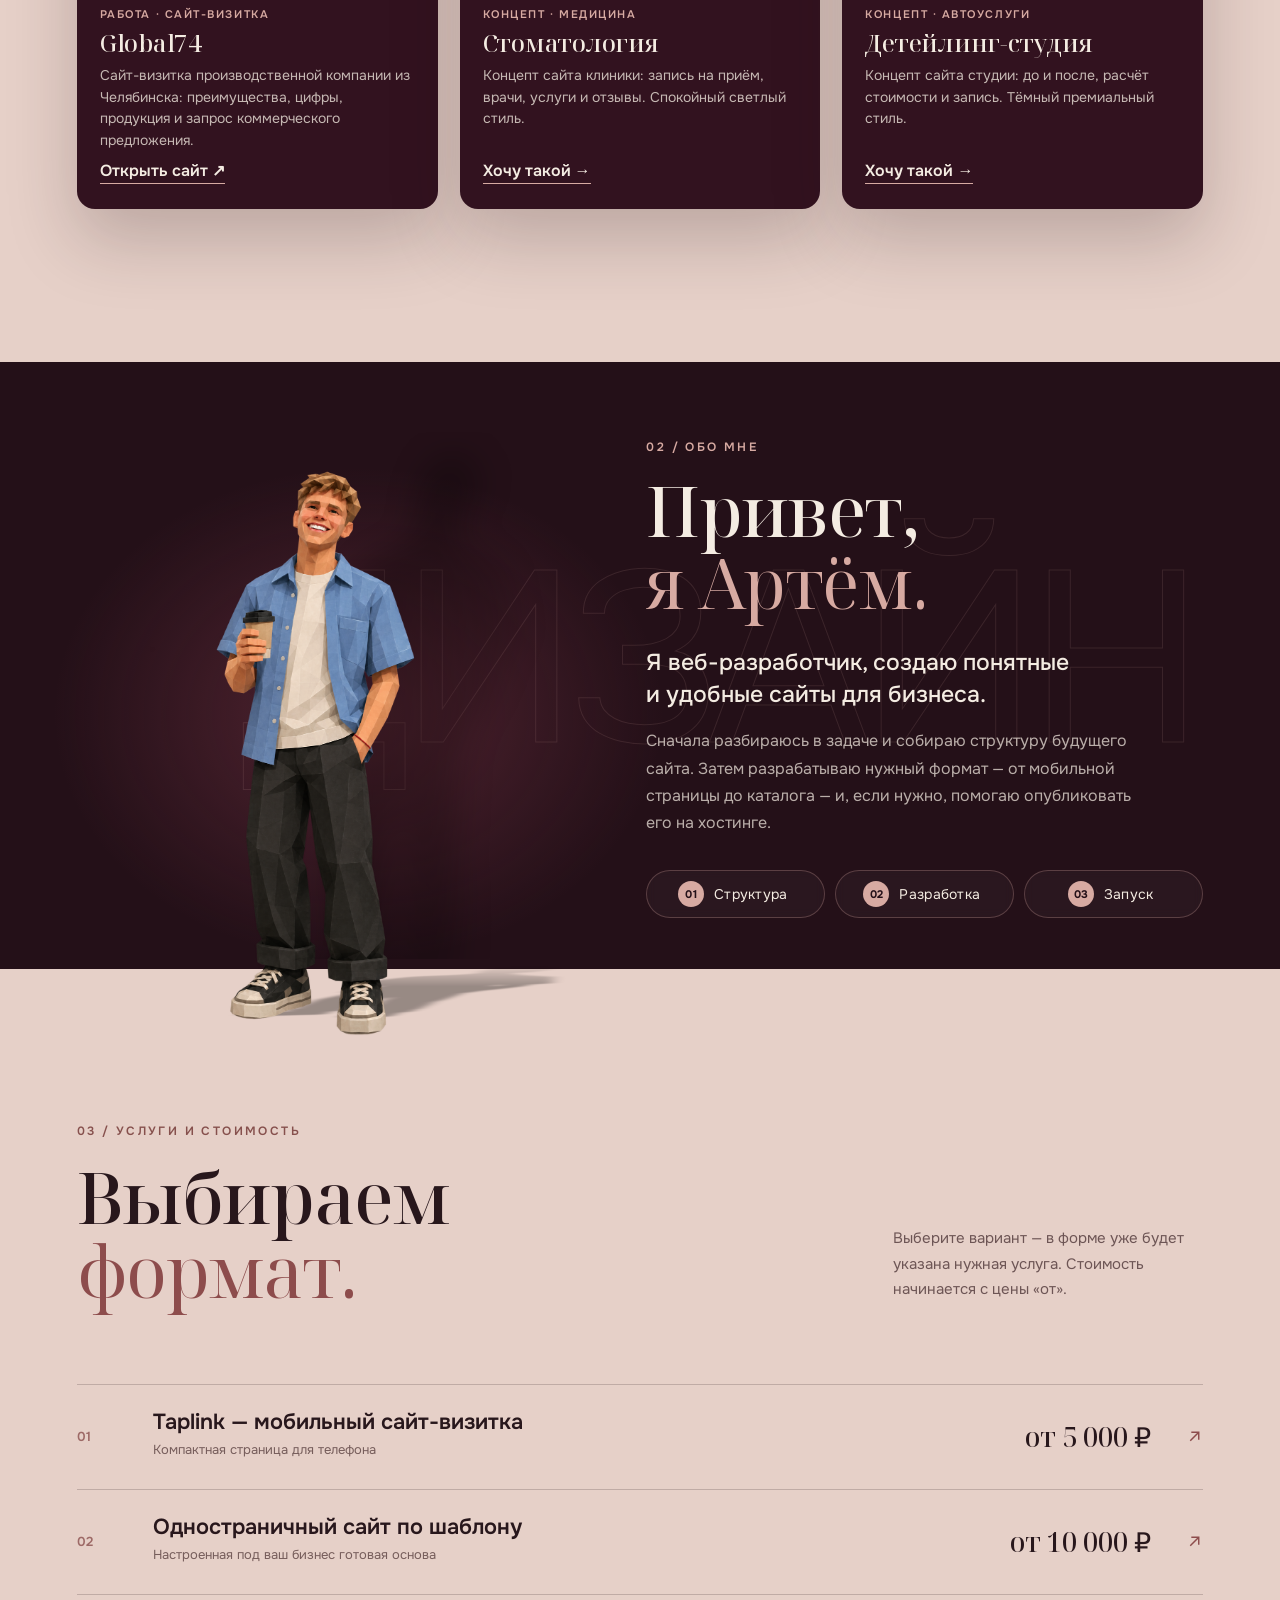
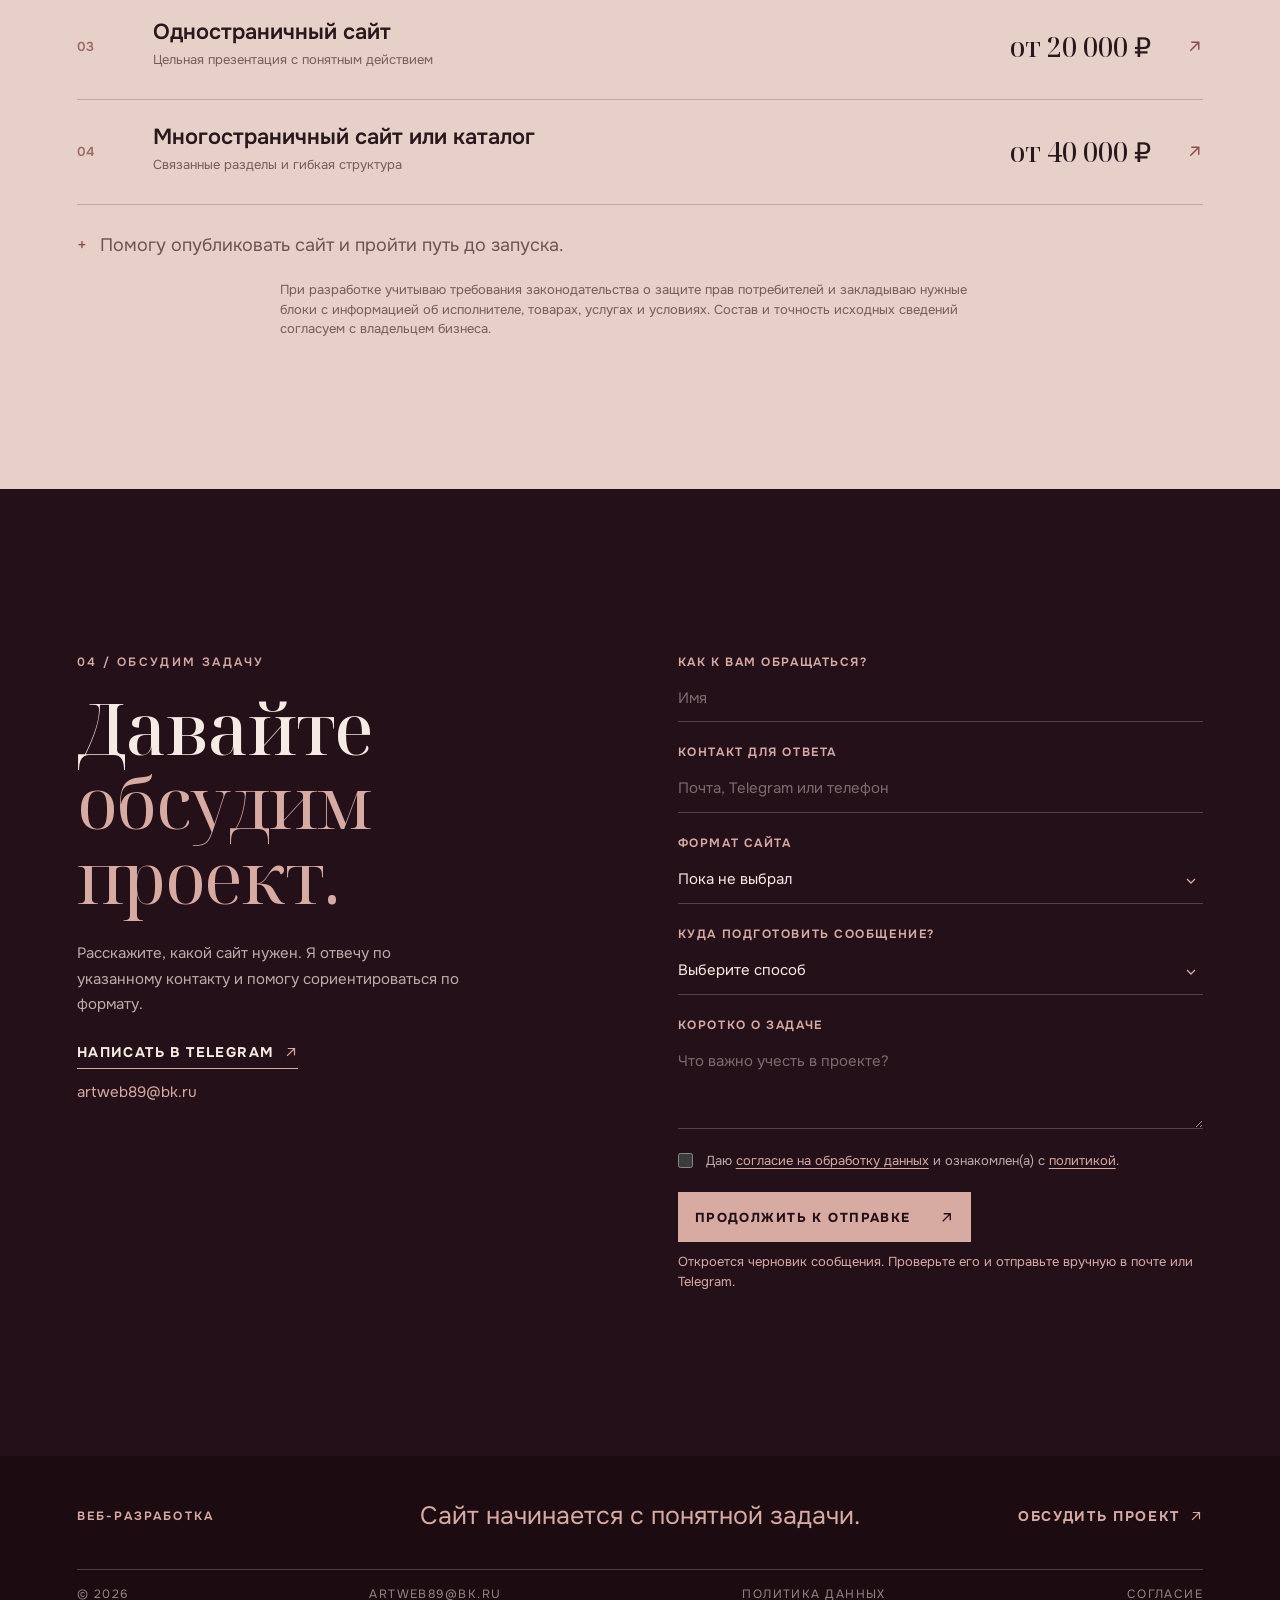
==== commit 5a87f54c: "Update portfolio website2" ====
--- a/index.html
+++ b/index.html
@@ -5,7 +5,7 @@
   <meta name="viewport" content="width=device-width, initial-scale=1.0" />
   <meta name="description" content="Артём Елчев — веб-разработчик. Сайты для бизнеса: мобильные страницы, сайты-визитки, каталоги и сайты по шаблону." />
   <meta name="theme-color" content="#241018" />
-  <title>Артём Елчев — веб-разработчик</title>
+  <title>Артём — веб-разработчик</title>
   <link rel="stylesheet" href="fonts.css" />
   <link rel="stylesheet" href="styles.css" />
   <link rel="stylesheet" href="work.css" />
@@ -39,13 +39,13 @@
     <a href="#about">Обо мне <span>02</span></a>
     <a href="#services">Услуги и цены <span>03</span></a>
     <a href="#contact">Обсудить проект <span>04</span></a>
-    <a class="mobile-email" href="mailto:artm.yelchev@bk.ru">Написать на почту</a>
+    <a class="mobile-email" href="mailto:artweb89@bk.ru">Написать на почту</a>
   </nav>
 
   <main>
     <section class="h-hero" aria-labelledby="hero-title">
       <span class="blob a" aria-hidden="true"></span><span class="blob b" aria-hidden="true"></span>
-      <p class="h-hero__over">Артём Елчев · веб-разработчик</p>
+      <p class="h-hero__over">Артём · веб-разработчик</p>
       <h1 id="hero-title"><span class="line"><span>Сайты, которые</span></span><span class="line"><span><em>дают результат</em></span></span></h1>
       <div class="h-hero__row">
         <div><p class="h-hero__lead">Продумываю структуру, рисую интерфейс и собираю сайт: от визитки за пару дней до каталога на тысячи товаров.</p>
@@ -73,8 +73,8 @@
       <div class="dgrid" id="dgrid"><article class="card reveal2"><div class="chrome"><i></i><i></i><i></i><span>глобал74.рф</span></div><div class="shot"><img src="assets/global-site.jpg" alt="Global74" loading="lazy"></div><div class="t"><small>РАБОТА · САЙТ-ВИЗИТКА</small><h3>Global74</h3><p class="d">Сайт-визитка производственной компании из Челябинска: преимущества, цифры, продукция и запрос коммерческого предложения.</p><a class="go" href="https://xn--74-6kcdj2ccv.xn--p1ai" target="_blank" rel="noopener">Открыть сайт ↗</a></div></article><article class="card reveal2"><div class="chrome"><i></i><i></i><i></i><span>концепт</span></div><div class="shot"><img src="assets/avra-hq.jpg" alt="Стоматология" loading="lazy"></div><div class="t"><small>КОНЦЕПТ · МЕДИЦИНА</small><h3>Стоматология</h3><p class="d">Концепт сайта клиники: запись на приём, врачи, услуги и отзывы. Спокойный светлый стиль.</p><a class="go" href="#contact" data-s="template">Хочу такой →</a></div></article><article class="card reveal2"><div class="chrome"><i></i><i></i><i></i><span>концепт</span></div><div class="shot"><img src="assets/black-hq.jpg" alt="Детейлинг-студия" loading="lazy"></div><div class="t"><small>КОНЦЕПТ · АВТОУСЛУГИ</small><h3>Детейлинг-студия</h3><p class="d">Концепт сайта студии: до и после, расчёт стоимости и запись. Тёмный премиальный стиль.</p><a class="go" href="#contact" data-s="template">Хочу такой →</a></div></article></div></div>
     </section>
 
-    <section class="about section" id="about" aria-labelledby="about-title">
-      <div class="about-image reveal2"><img src="assets/about-3d.png" alt="Артём — веб-разработчик, 3D-портрет с кофе в руке" width="938" height="1677" loading="lazy" /></div>
+    <section class="about section" id="about" data-shadow="cast" aria-labelledby="about-title">
+      <div class="about-image reveal2"><span class="about-wall-shadow" aria-hidden="true"></span><img src="assets/about-3d.png" alt="Артём — веб-разработчик, 3D-портрет с кофе в руке" width="938" height="1677" loading="lazy" /></div>
       <div class="about-copy reveal2">
         <p class="eyebrow">02 / ОБО МНЕ</p>
         <h2 id="about-title">Привет,<br /><em>я Артём.</em></h2>
@@ -98,7 +98,7 @@
     </section>
 
         <section class="contact section" id="contact" aria-labelledby="contact-title">
-      <div class="contact-heading reveal"><p class="eyebrow">04 / ОБСУДИМ ЗАДАЧУ</p><h2 id="contact-title">Давайте<br><em>обсудим проект.</em></h2><p>Расскажите, какой сайт нужен. Я отвечу по указанному контакту и помогу сориентироваться по формату.</p><div class="contact-links"><a class="contact-direct" href="https://t.me/lykym6" target="_blank" rel="noopener noreferrer">Написать в Telegram <svg viewBox="0 0 16 16" aria-hidden="true"><path d="M4 12 12 4M5 4h7v7" /></svg></a><a class="contact-email" href="mailto:artm.yelchev@bk.ru">artm.yelchev@bk.ru</a></div></div>
+      <div class="contact-heading reveal"><p class="eyebrow">04 / ОБСУДИМ ЗАДАЧУ</p><h2 id="contact-title">Давайте<br><em>обсудим проект.</em></h2><p>Расскажите, какой сайт нужен. Я отвечу по указанному контакту и помогу сориентироваться по формату.</p><div class="contact-links"><a class="contact-direct" href="https://t.me/lykym6" target="_blank" rel="noopener noreferrer">Написать в Telegram <svg viewBox="0 0 16 16" aria-hidden="true"><path d="M4 12 12 4M5 4h7v7" /></svg></a><a class="contact-email" href="mailto:artweb89@bk.ru">artweb89@bk.ru</a></div></div>
       <form class="contact-form reveal" id="contact-form" accept-charset="UTF-8">
         <label class="field"><span>Как к вам обращаться?</span><input name="name" autocomplete="name" required maxlength="100" placeholder="Имя" /></label>
         <label class="field"><span>Контакт для ответа</span><input name="reply" autocomplete="off" required maxlength="160" placeholder="Почта, Telegram или телефон" /></label>
@@ -114,13 +114,14 @@
 
   <footer class="site-footer">
     <div class="footer-main"><span class="footer-mark">ВЕБ-РАЗРАБОТКА</span><p>Сайт начинается с понятной задачи.</p><a class="footer-cta" href="#contact">Обсудить проект <svg viewBox="0 0 16 16" aria-hidden="true"><path d="M4 12 12 4M5 4h7v7" /></svg></a></div>
-    <div class="footer-bottom"><span>© 2026</span><a href="mailto:artm.yelchev@bk.ru">ARTM.YELCHEV@BK.RU</a><a href="privacy-policy.html">ПОЛИТИКА ДАННЫХ</a><a href="consent.html">СОГЛАСИЕ</a></div>
+    <div class="footer-bottom"><span>© 2026</span><a href="mailto:artweb89@bk.ru">ARTWEB89@BK.RU</a><a href="privacy-policy.html">ПОЛИТИКА ДАННЫХ</a><a href="consent.html">СОГЛАСИЕ</a></div>
   </footer>
   <aside class="cookie-notice" id="cookie-notice" hidden aria-label="Уведомление о cookie">
     <p>Для запоминания закрытия уведомления сайт сохраняет одну техническую cookie на 180 дней. Аналитические и рекламные cookie не используются.</p>
     <a href="privacy-policy.html">Подробнее</a>
     <button type="button" id="cookie-accept">Понятно</button>
   </aside>
+  <script>/* предпросмотр вариантов тени: index.html?shadow=cast | long */(function(){var m=location.search.match(/shadow=(cast|long)/),a=document.getElementById("about");if(m&&a)a.setAttribute("data-shadow",m[1])})()</script>
   <script src="script.js" defer></script>
   <script src="motion.js" defer></script>
 </body>
--- a/work.css
+++ b/work.css
@@ -219,7 +219,7 @@
 
 /* ===== «Обо мне»: свет, водяной знак и шаги ===== */
 .about.section{padding-top:clamp(60px,6vw,96px);background:radial-gradient(ellipse 34% 58% at 28% 58%,rgba(143,62,82,.42),rgba(143,62,82,0) 70%),var(--wine-deep);overflow:visible}
-.about.section::before{content:"АРТЁМ";position:absolute;z-index:0;left:50%;top:50%;transform:translate(-42%,-52%);font:400 clamp(120px,19vw,300px)/1 var(--serif,serif);letter-spacing:-.04em;color:transparent;-webkit-text-stroke:1px rgba(215,170,162,.13);white-space:nowrap;pointer-events:none}
+.about.section::before{content:"ДИЗАЙН";position:absolute;z-index:0;left:50%;top:50%;transform:translate(-42%,-52%);font:400 clamp(120px,19vw,300px)/1 var(--serif,serif);letter-spacing:-.04em;color:transparent;-webkit-text-stroke:1px rgba(215,170,162,.13);white-space:nowrap;pointer-events:none}
 .about-copy,.about-image{position:relative;z-index:1}
 .about-image{z-index:2}
 .about-steps{display:flex;flex-wrap:wrap;gap:12px;margin:34px 0 0;padding:0;list-style:none}
@@ -231,3 +231,56 @@
   .about.section::before{top:auto;bottom:8%;transform:translate(-50%,0);font-size:34vw}
   .about-steps{gap:6px;flex-wrap:nowrap}.about-steps li{font-size:12px;gap:6px;padding:6px 10px 6px 6px}.about-steps li span{width:22px;height:22px;font-size:10px}
 }
+
+/* ===== правки: перенос слова, горизонтальный скролл, планшет, баланс ===== */
+html{overflow-x:clip;max-width:100%}
+body{overflow-x:clip;max-width:100%}
+.about.section{overflow-x:clip;overflow-y:visible}
+.about-copy{justify-self:center;width:100%}
+.about-steps{display:grid;grid-template-columns:repeat(3,1fr);gap:10px}
+.about-steps li{justify-content:center;white-space:nowrap}
+@media(min-width:901px) and (max-width:1200px){
+  .about.section{grid-template-columns:minmax(0,300px) minmax(0,1fr);gap:clamp(30px,4vw,60px)}
+  .about-steps li{font-size:13px;gap:8px;padding:8px 10px 8px 8px}
+  .about-steps li span{width:22px;height:22px;font-size:10px}
+}
+@media(max-width:900px){
+  .about-steps{grid-template-columns:repeat(3,1fr);gap:6px}
+  .about-steps li{padding:6px 6px;gap:6px;font-size:12px}
+}
+@media(min-width:901px){.about-copy{padding-bottom:clamp(28px,4vw,64px)}}
+
+/* ===== Тень v2: свет спереди-слева, тень падает назад-вправо (к тексту) ===== */
+.about-wall-shadow{
+  position:absolute;z-index:0;inset:0;pointer-events:none;
+  background:url(assets/about-3d.png) center/100% 100% no-repeat;
+  filter:brightness(0) blur(16px);opacity:.42;
+  transform:translate(20%,-1.5%) skewX(-6deg) scale(1.02);transform-origin:50% 100%;
+  clip-path:inset(-10% -80% 13.2% -80%); /* только выше линии пола — это «стена» */
+  -webkit-mask-image:linear-gradient(to right,#000 0,rgba(0,0,0,.55) 55%,transparent 100%);
+  mask-image:linear-gradient(to right,#000 0,rgba(0,0,0,.55) 55%,transparent 100%);
+}
+/* тень на полу: силуэт «ложится» назад и вправо, внутри полосы пола у ботинок */
+.about-image::after{
+  filter:brightness(0) blur(6px);opacity:.34;transform-origin:50% 95.2%;
+  transform:translate(2%,-.6%) skewX(-76deg) scaleY(.09);
+  -webkit-mask-image:linear-gradient(to bottom,transparent 0,#000 40%,#000 100%);
+  mask-image:linear-gradient(to bottom,transparent 0,#000 40%,#000 100%);
+  clip-path:inset(0 -120% 0 -20%);
+}
+@media(prefers-reduced-motion:no-preference){.about-image img{transition:none}}
+
+/* ===== v3: без «подтени» под ногами, варианты тени, слово на фоне ===== */
+.about-image::before{display:none}          /* убран пузырь под ногами — он «приподнимал» левую ногу */
+.about-image img{filter:none}
+/* вариант «long»: длинная тень от тела вперёд-вправо */
+.about[data-shadow="long"] .about-wall-shadow{display:none}
+.about[data-shadow="long"] .about-image::after{
+  filter:brightness(0) blur(7px);opacity:.3;transform-origin:50% 95.2%;
+  transform:translate(1%,-1.4%) skewX(50deg) scaleY(-.17);clip-path:none;
+  -webkit-mask-image:linear-gradient(to bottom,transparent 4%,#000 88%);
+  mask-image:linear-gradient(to bottom,transparent 4%,#000 88%)}
+/* слово на фоне: целиком помещается на любом экране */
+@media(max-width:1100px){.about.section::before{font-size:19vw;left:50%;top:44%;transform:translate(-50%,-50%);max-width:100%}}
+@media(max-width:900px){.about.section::before{font-size:21vw;top:auto;bottom:14%;transform:translateX(-50%);text-align:center}}
+@media(max-width:480px){.about.section::before{font-size:21vw}}
